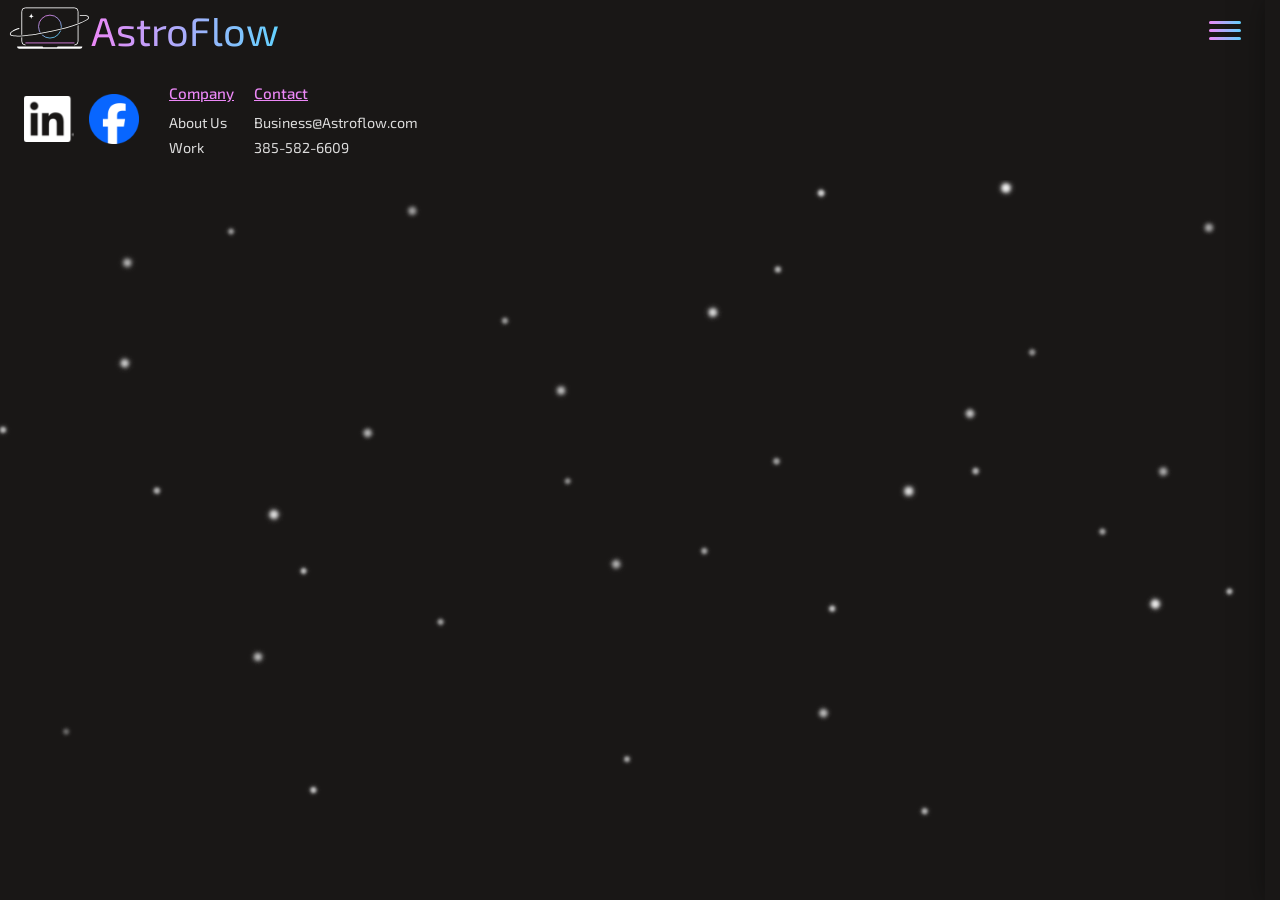
==== about.html @ 3213da89 "Initial commit" ====
<!DOCTYPE html>
<html lang="en">
<head>
<meta charset="UTF-8" />
<meta name="viewport" content="width=device-width, initial-scale=1.0" />
<link rel="stylesheet" href="styles.css">
<link rel="preconnect" href="https://fonts.googleapis.com">
<link rel="preconnect" href="https://fonts.gstatic.com" crossorigin>
<link href="https://fonts.googleapis.com/css2?family=Exo+2:ital,wght@0,100..900;1,100..900&family=Playfair:ital,opsz,wght@0,5..1200,300..900;1,5..1200,300..900&display=swap" rel="stylesheet">
<title>About Us | AstroFlow</title>
</head>
<body>

    <svg class="starfield" viewBox="0 0 1440 900" preserveAspectRatio="xMidYMid slice">
      <defs>
        <filter id="circleGlow" x="-200%" y="-200%" width="500%" height="500%">
          <feGaussianBlur in="SourceGraphic" stdDeviation="10" result="blurred"/>
          <feDropShadow in="blurred" dx="0" dy="0" stdDeviation="15" flood-color="#ffffff" flood-opacity="0.5"/>
        </filter>
        <symbol id="star4" viewBox="-50 -50 100 100" overflow="visible">
          <circle cx="0" cy="0" r="15" fill="white" filter="url(#circleGlow)"/>
        </symbol>
        <filter id="starGlow" x="-60%" y="-60%" width="220%" height="220%">
          <feGaussianBlur in="SourceGraphic" stdDeviation="0.6" result="blur"/>
          <feMerge><feMergeNode in="blur"/><feMergeNode in="SourceGraphic"/></feMerge>
        </filter>
        <filter id="planetBackdropColor" color-interpolation-filters="sRGB">
          <feFlood flood-color="#191716" result="flood"/>
          <feComposite in="flood" in2="SourceGraphic" operator="in"/>
        </filter>
      </defs>
      <g filter="url(#starGlow)">
        <g class="star-layer" data-speed="0.06">
          <!-- far layer: small, dim, plentiful (compressed toward a shared size band) -->
          <use href="#star4" width="2.4" height="2.4" transform="translate(40,120) rotate(10) scale(6.72)" opacity="0.45"><animate attributeName="opacity" values="0.45;0.07;0.45" dur="2.8s" begin="0.2s" repeatCount="indefinite"/></use>
          <use href="#star4" width="2.4" height="2.4" transform="translate(180,60) rotate(25) scale(7.19)" opacity="0.55"><animate attributeName="opacity" values="0.55;0.08;0.55" dur="3.4s" begin="1.5s" repeatCount="indefinite"/></use>
          <use href="#star4" width="2.4" height="2.4" transform="translate(310,220) rotate(40) scale(6.85)" opacity="0.4"><animate attributeName="opacity" values="0.4;0.06;0.4" dur="4.1s" begin="3.0s" repeatCount="indefinite"/></use>
          <use href="#star4" width="2.4" height="2.4" transform="translate(460,40) rotate(55) scale(7.33)" opacity="0.5"><animate attributeName="opacity" values="0.5;0.08;0.5" dur="3.7s" begin="4.5s" repeatCount="indefinite"/></use>
          <use href="#star4" width="2.4" height="2.4" transform="translate(590,310) rotate(70) scale(6.99)" opacity="0.6"><animate attributeName="opacity" values="0.6;0.09;0.6" dur="2.6s" begin="0.8s" repeatCount="indefinite"/></use>
          <use href="#star4" width="2.4" height="2.4" transform="translate(720,90) rotate(85) scale(6.79)" opacity="0.42"><animate attributeName="opacity" values="0.42;0.06;0.42" dur="4.5s" begin="2.2s" repeatCount="indefinite"/></use>
          <use href="#star4" width="2.4" height="2.4" transform="translate(850,260) rotate(5) scale(7.26)" opacity="0.48"><animate attributeName="opacity" values="0.48;0.07;0.48" dur="3.2s" begin="5.1s" repeatCount="indefinite"/></use>
          <use href="#star4" width="2.4" height="2.4" transform="translate(980,50) rotate(20) scale(6.92)" opacity="0.52"><animate attributeName="opacity" values="0.52;0.08;0.52" dur="3.9s" begin="3.7s" repeatCount="indefinite"/></use>
          <use href="#star4" width="2.4" height="2.4" transform="translate(1110,340) rotate(35) scale(7.39)" opacity="0.38"><animate attributeName="opacity" values="0.38;0.06;0.38" dur="2.9s" begin="1.1s" repeatCount="indefinite"/></use>
          <use href="#star4" width="2.4" height="2.4" transform="translate(1240,120) rotate(50) scale(7.06)" opacity="0.58"><animate attributeName="opacity" values="0.58;0.09;0.58" dur="4.3s" begin="4.9s" repeatCount="indefinite"/></use>
          <use href="#star4" width="2.4" height="2.4" transform="translate(1360,280) rotate(65) scale(6.65)" opacity="0.44"><animate attributeName="opacity" values="0.44;0.07;0.44" dur="3.6s" begin="0.5s" repeatCount="indefinite"/></use>
          <use href="#star4" width="2.4" height="2.4" transform="translate(90,420) rotate(80) scale(7.12)" opacity="0.5"><animate attributeName="opacity" values="0.5;0.08;0.5" dur="2.7s" begin="2.8s" repeatCount="indefinite"/></use>
          <use href="#star4" width="2.4" height="2.4" transform="translate(230,480) rotate(12) scale(7.46)" opacity="0.46"><animate attributeName="opacity" values="0.46;0.07;0.46" dur="4.0s" begin="5.5s" repeatCount="indefinite"/></use>
          <use href="#star4" width="2.4" height="2.4" transform="translate(380,560) rotate(27) scale(6.85)" opacity="0.55"><animate attributeName="opacity" values="0.55;0.08;0.55" dur="3.3s" begin="1.8s" repeatCount="indefinite"/></use>
          <use href="#star4" width="2.4" height="2.4" transform="translate(520,610) rotate(42) scale(7.06)" opacity="0.4"><animate attributeName="opacity" values="0.4;0.06;0.4" dur="4.8s" begin="3.4s" repeatCount="indefinite"/></use>
          <use href="#star4" width="2.4" height="2.4" transform="translate(650,470) rotate(57) scale(6.72)" opacity="0.5"><animate attributeName="opacity" values="0.5;0.08;0.5" dur="2.5s" begin="0.9s" repeatCount="indefinite"/></use>
          <use href="#star4" width="2.4" height="2.4" transform="translate(790,540) rotate(72) scale(7.26)" opacity="0.42"><animate attributeName="opacity" values="0.42;0.06;0.42" dur="3.8s" begin="4.2s" repeatCount="indefinite"/></use>
          <use href="#star4" width="2.4" height="2.4" transform="translate(920,600) rotate(87) scale(6.92)" opacity="0.6"><animate attributeName="opacity" values="0.6;0.09;0.6" dur="4.2s" begin="2.5s" repeatCount="indefinite"/></use>
          <use href="#star4" width="2.4" height="2.4" transform="translate(1050,460) rotate(18) scale(7.33)" opacity="0.48"><animate attributeName="opacity" values="0.48;0.07;0.48" dur="3.0s" begin="5.8s" repeatCount="indefinite"/></use>
          <use href="#star4" width="2.4" height="2.4" transform="translate(1180,520) rotate(33) scale(6.99)" opacity="0.44"><animate attributeName="opacity" values="0.44;0.07;0.44" dur="4.6s" begin="1.3s" repeatCount="indefinite"/></use>
          <use href="#star4" width="2.4" height="2.4" transform="translate(1310,580) rotate(48) scale(6.79)" opacity="0.52"><animate attributeName="opacity" values="0.52;0.08;0.52" dur="2.9s" begin="3.9s" repeatCount="indefinite"/></use>
          <use href="#star4" width="2.4" height="2.4" transform="translate(150,720) rotate(63) scale(7.19)" opacity="0.38"><animate attributeName="opacity" values="0.38;0.06;0.38" dur="3.5s" begin="0.4s" repeatCount="indefinite"/></use>
          <use href="#star4" width="2.4" height="2.4" transform="translate(400,780) rotate(78) scale(7.06)" opacity="0.56"><animate attributeName="opacity" values="0.56;0.08;0.56" dur="4.4s" begin="2.1s" repeatCount="indefinite"/></use>
          <use href="#star4" width="2.4" height="2.4" transform="translate(700,750) rotate(8) scale(6.85)" opacity="0.46"><animate attributeName="opacity" values="0.46;0.07;0.46" dur="3.1s" begin="4.7s" repeatCount="indefinite"/></use>
          <use href="#star4" width="2.4" height="2.4" transform="translate(1000,800) rotate(22) scale(7.12)" opacity="0.5"><animate attributeName="opacity" values="0.5;0.08;0.5" dur="3.9s" begin="1.6s" repeatCount="indefinite"/></use>
        </g>
        <g class="star-layer" data-speed="0.16">
          <!-- mid layer: medium size/brightness (compressed toward a shared size band) -->
          <use href="#star4" width="2.4" height="2.4" transform="translate(100,150) rotate(20) scale(7.66)" opacity="0.6"><animate attributeName="opacity" values="0.6;0.09;0.6" dur="3.0s" begin="0.5s" repeatCount="indefinite"/></use>
          <use href="#star4" width="2.4" height="2.4" transform="translate(300,80) rotate(50) scale(8.0)" opacity="0.65"><animate attributeName="opacity" values="0.65;0.1;0.65" dur="3.6s" begin="2.0s" repeatCount="indefinite"/></use>
          <use href="#star4" width="2.4" height="2.4" transform="translate(500,200) rotate(80) scale(7.87)" opacity="0.55"><animate attributeName="opacity" values="0.55;0.08;0.55" dur="4.2s" begin="3.5s" repeatCount="indefinite"/></use>
          <use href="#star4" width="2.4" height="2.4" transform="translate(700,60) rotate(10) scale(8.2)" opacity="0.7"><animate attributeName="opacity" values="0.7;0.1;0.7" dur="2.8s" begin="1.0s" repeatCount="indefinite"/></use>
          <use href="#star4" width="2.4" height="2.4" transform="translate(900,180) rotate(40) scale(7.73)" opacity="0.6"><animate attributeName="opacity" values="0.6;0.09;0.6" dur="3.9s" begin="4.5s" repeatCount="indefinite"/></use>
          <use href="#star4" width="2.4" height="2.4" transform="translate(1100,90) rotate(70) scale(8.07)" opacity="0.68"><animate attributeName="opacity" values="0.68;0.1;0.68" dur="3.3s" begin="0.3s" repeatCount="indefinite"/></use>
          <use href="#star4" width="2.4" height="2.4" transform="translate(1300,220) rotate(100) scale(7.93)" opacity="0.58"><animate attributeName="opacity" values="0.58;0.09;0.58" dur="4.5s" begin="2.8s" repeatCount="indefinite"/></use>
          <use href="#star4" width="2.4" height="2.4" transform="translate(200,350) rotate(25) scale(8.27)" opacity="0.72"><animate attributeName="opacity" values="0.72;0.11;0.72" dur="3.1s" begin="5.0s" repeatCount="indefinite"/></use>
          <use href="#star4" width="2.4" height="2.4" transform="translate(450,420) rotate(55) scale(7.8)" opacity="0.62"><animate attributeName="opacity" values="0.62;0.09;0.62" dur="3.7s" begin="1.5s" repeatCount="indefinite"/></use>
          <use href="#star4" width="2.4" height="2.4" transform="translate(650,380) rotate(85) scale(8.14)" opacity="0.66"><animate attributeName="opacity" values="0.66;0.1;0.66" dur="4.0s" begin="3.2s" repeatCount="indefinite"/></use>
          <use href="#star4" width="2.4" height="2.4" transform="translate(850,450) rotate(15) scale(7.66)" opacity="0.56"><animate attributeName="opacity" values="0.56;0.08;0.56" dur="2.9s" begin="0.8s" repeatCount="indefinite"/></use>
          <use href="#star4" width="2.4" height="2.4" transform="translate(1050,400) rotate(45) scale(8.0)" opacity="0.7"><animate attributeName="opacity" values="0.7;0.1;0.7" dur="3.5s" begin="4.0s" repeatCount="indefinite"/></use>
          <use href="#star4" width="2.4" height="2.4" transform="translate(1250,460) rotate(75) scale(7.87)" opacity="0.6"><animate attributeName="opacity" values="0.6;0.09;0.6" dur="4.3s" begin="2.2s" repeatCount="indefinite"/></use>
          <use href="#star4" width="2.4" height="2.4" transform="translate(350,650) rotate(105) scale(8.2)" opacity="0.64"><animate attributeName="opacity" values="0.64;0.1;0.64" dur="3.2s" begin="5.3s" repeatCount="indefinite"/></use>
          <use href="#star4" width="2.4" height="2.4" transform="translate(900,700) rotate(30) scale(7.93)" opacity="0.68"><animate attributeName="opacity" values="0.68;0.1;0.68" dur="3.8s" begin="1.8s" repeatCount="indefinite"/></use>
        </g>
        <g class="star-layer" data-speed="0.32">
          <!-- near layer: larger, fewer, brighter (compressed toward a shared size band) -->
          <use href="#star4" width="2.4" height="2.4" transform="translate(200,250) rotate(15) scale(8.68)" opacity="0.85"><animate attributeName="opacity" values="0.85;0.13;0.85" dur="3.5s" begin="0.6s" repeatCount="indefinite"/></use>
          <use href="#star4" width="2.4" height="2.4" transform="translate(500,150) rotate(45) scale(9.22)" opacity="0.9"><animate attributeName="opacity" values="0.9;0.14;0.9" dur="4.0s" begin="2.5s" repeatCount="indefinite"/></use>
          <use href="#star4" width="2.4" height="2.4" transform="translate(800,300) rotate(75) scale(8.47)" opacity="0.8"><animate attributeName="opacity" values="0.8;0.12;0.8" dur="3.2s" begin="4.0s" repeatCount="indefinite"/></use>
          <use href="#star4" width="2.4" height="2.4" transform="translate(1100,180) rotate(105) scale(9.49)" opacity="0.95"><animate attributeName="opacity" values="0.95;0.14;0.95" dur="4.5s" begin="1.2s" repeatCount="indefinite"/></use>
          <use href="#star4" width="2.4" height="2.4" transform="translate(350,500) rotate(30) scale(8.88)" opacity="0.82"><animate attributeName="opacity" values="0.82;0.12;0.82" dur="3.8s" begin="3.3s" repeatCount="indefinite"/></use>
          <use href="#star4" width="2.4" height="2.4" transform="translate(700,550) rotate(60) scale(8.61)" opacity="0.88"><animate attributeName="opacity" values="0.88;0.13;0.88" dur="4.2s" begin="0.4s" repeatCount="indefinite"/></use>
          <use href="#star4" width="2.4" height="2.4" transform="translate(1000,480) rotate(90) scale(9.35)" opacity="0.78"><animate attributeName="opacity" values="0.78;0.12;0.78" dur="3.0s" begin="2.0s" repeatCount="indefinite"/></use>
          <use href="#star4" width="2.4" height="2.4" transform="translate(1250,600) rotate(120) scale(9.01)" opacity="0.92"><animate attributeName="opacity" values="0.92;0.14;0.92" dur="3.9s" begin="4.8s" repeatCount="indefinite"/></use>
        </g>
      </g>
    </svg>

    <header>
        <nav>
            <a href="index.html">
                <img src="Images/Logo.svg" id="logo" alt="astroflow logo" />
            </a>
            <a href="index.html" id="name">AstroFlow</a>
            <div class="nav-links">
                <a href="work.html">Work</a>
                <a href="about.html">About</a>
                <a href="contact.html">Contact</a>
            </div>
            <button class="hamburger" type="button" aria-label="Open menu" aria-expanded="false" aria-controls="mobile-nav">
                <span></span>
                <span></span>
                <span></span>
            </button>
        </nav>
    </header>

    <div class="mobile-nav-overlay"></div>
    <nav class="mobile-nav" id="mobile-nav">
        <button class="mobile-nav-close" type="button" aria-label="Close menu">
            <span></span>
            <span></span>
        </button>
        <a href="work.html">Work</a>
        <a href="about.html">About</a>
        <a href="contact.html">Contact</a>
    </nav>

    <main>
        
    </main>

    <footer>
        <div class="footer-brand">
            <div class="socials">
                <a href="#" aria-label="LinkedIn"><img src="Images/linkdin.svg" alt="" /></a>
                <a href="#" aria-label="Facebook"><img src="Images/facebook.svg" alt="" /></a>
            </div>
        </div>

        <div class="footer-cols">
        <div class="footer-col">
            <h4>Company</h4>
            <a href="about.html">About Us</a>
            <a href="work.html">Work</a>
        </div>

        <div class="footer-col">
            <h4>Contact</h4>
            <a href="mailto:Business@Astroflow.com">Business@Astroflow.com</a>
            <a href="tel:3855826609">385-582-6609</a>
        </div>
        </div>
    </footer>

    <script src="script.js"></script>
</body>
</html>
---- styles.css ----
/* ------Laptop Breakpoint------ */

:root {
    --primary-color: #EC88F7;
    --secondary-color: #63D2FF;
    --black: #191716;
    --white: #FFFFFF;
    --gray: #89838A;
}

@property --gradient-angle {
    syntax: "<angle>";
    initial-value: 0deg;
    inherits: false;
}

@property --hero-reveal-pos {
    syntax: "<percentage>";
    initial-value: -20%;
    inherits: false;
}

@property --planet-reveal-pos {
    syntax: "<percentage>";
    initial-value: -20%;
    inherits: false;
}

@property --laptop-reveal-pos {
    syntax: "<percentage>";
    initial-value: -20%;
    inherits: false;
}

/* ---------- Reset ---------- */
html {
    scrollbar-gutter: stable;
}

* {
    box-sizing: border-box;
    margin: 0;
    padding: 0;
}

body {
    background-color: var(--black);
    color: var(--white);
    font-family: 'Exo 2', sans-serif;
    overflow-x: hidden;
}

.starfield {
  position: fixed;
  top: 0; left: 0;
  width: 100%; height: 100%;
  z-index: -10;
  pointer-events: none;
  overflow: visible;
}
.star-layer { will-change: transform; }

a {
    color: var(--white);
    text-decoration: none;
}

/* ---------- Base typography ---------- */
h1, h2, h3, h4, h5, h6 {
    font-family: 'Exo 2', sans-serif;
    font-weight: 700;
}

p {
    font-family: 'Playfair', serif;
}

h1 { font-size: 144px; }
h2 { font-size: 128px; }
h3 { font-size: 96px; }
h4 { font-size: 48px; }
h5 { font-size: 32px; }
h6 { font-size: 20px; }

/* ---------- Nav ---------- */
header {
    position: sticky;
    top: 0;
    z-index: 100;
}

nav {
    width: 100%;
    height: 60px;
    background-color: var(--black);
    color: var(--white);
    display: flex;
    align-items: center;
    padding: 8px 40px 8px 8px;
    font-size: 1.25rem;
}

#logo {
    height: 50px;
    width: auto;
}

#name {
    font-size: 2.5rem;
    font-family: 'Exo 2', sans-serif;
    background-image: linear-gradient(to right, var(--primary-color), var(--secondary-color));
    background-clip: text;
    -webkit-background-clip: text;
    color: transparent;
}

.nav-links {
    margin-left: auto;
    display: flex;
    align-items: center;
    gap: 30px;
}

.nav-links a:hover {
    color: var(--primary-color);
    text-decoration: underline;
}

/* ---------- Hamburger / mobile nav (tablet + phone only — see the display toggle in
   the tablet breakpoint below) ---------- */
.hamburger {
    display: none;
    flex-direction: column;
    justify-content: center;
    align-items: center;
    gap: 5px;
    width: 32px;
    height: 32px;
    margin-left: auto;
    padding: 0;
    background: none;
    border: none;
    cursor: pointer;
    z-index: 200;
}

.hamburger span {
    display: block;
    width: 100%;
    height: 3px;
    border-radius: 2px;
    background: linear-gradient(to right, var(--primary-color), var(--secondary-color));
    transition: transform 0.3s ease, opacity 0.3s ease;
}

.hamburger.is-open span:nth-child(1) {
    transform: translateY(8px) rotate(45deg);
}

.hamburger.is-open span:nth-child(2) {
    opacity: 0;
}

.hamburger.is-open span:nth-child(3) {
    transform: translateY(-8px) rotate(-45deg);
}

.mobile-nav-overlay {
    position: fixed;
    inset: 0;
    background: rgba(0, 0, 0, 0.4);
    backdrop-filter: blur(8px);
    -webkit-backdrop-filter: blur(8px);
    opacity: 0;
    pointer-events: none;
    transition: opacity 0.3s ease;
    z-index: 150;
}

.mobile-nav-overlay.is-open {
    opacity: 1;
    pointer-events: auto;
}

.mobile-nav {
    position: fixed;
    top: 0;
    right: 0;
    height: 100%;
    width: min(75vw, 320px);
    display: flex;
    flex-direction: column;
    align-items: center;
    gap: 48px;
    padding: 110px 32px;
    background: var(--black);
    box-shadow: -10px 0 30px rgba(0, 0, 0, 0.5);
    transform: translateX(100%);
    transition: transform 0.35s ease;
    z-index: 160;
}

.mobile-nav-close {
    position: absolute;
    top: 24px;
    right: 24px;
    width: 32px;
    height: 32px;
    background: none;
    border: none;
    padding: 0;
    cursor: pointer;
}

.mobile-nav-close span {
    position: absolute;
    top: 50%;
    left: 0;
    width: 100%;
    height: 3px;
    border-radius: 2px;
    background: linear-gradient(to right, var(--primary-color), var(--secondary-color));
}

.mobile-nav-close span:nth-child(1) {
    transform: translateY(-50%) rotate(45deg);
}

.mobile-nav-close span:nth-child(2) {
    transform: translateY(-50%) rotate(-45deg);
}

.mobile-nav.is-open {
    transform: translateX(0);
}

.mobile-nav a {
    font-size: 2rem;
}

/* ---------- Hero ---------- */
.hero {
    position: relative;
    display: flex;
    flex-direction: row;
    align-items: center;
    justify-content: space-between;
    min-height: calc(100vh - 60px);
    margin-left: 25px;
    gap: 40px;
}

.hero-content {
    display: flex;
    flex-direction: column;
    align-items: flex-start;
    --hero-reveal-pos: -20%;
    mask-image: linear-gradient(to right, black var(--hero-reveal-pos), transparent calc(var(--hero-reveal-pos) + 20%));
    -webkit-mask-image: linear-gradient(to right, black var(--hero-reveal-pos), transparent calc(var(--hero-reveal-pos) + 20%));
    animation: hero-content-reveal 2s ease-out 3s forwards;
}

@keyframes hero-content-reveal {
    to {
        --hero-reveal-pos: 120%;
    }
}

.hero-content h4 {
    position: relative;
    left: 10px;
    font-size: 1.5rem;
    font-weight: 300;
    color: var(--white);
    margin-bottom: -10px;
}

.hero-content h1 {
    background-image: radial-gradient(var(--white), var(--gray));
    background-clip: text;
    -webkit-background-clip: text;
    color: transparent;
    margin-bottom: -45px;
}

.hero-content h2 {
    display: inline-block;
    font-family: 'Playfair', serif;
    font-style: italic;
    background-image: linear-gradient(to right, var(--white), var(--gray));
    background-clip: text;
    -webkit-background-clip: text;
    color: transparent;
    position: relative;
    left: 5px;
}

.divider {
    display: flex;
    align-items: center;
    gap: 5px;
    margin-bottom: 15px;
    width: 320px;
}

.divider-line {
    display: flex;
    align-items: center;
    gap: 5px;
    width: 150px;
    border: 1px solid var(--white);
}

.divider-star {
    width: 10px;
    height: 10px;
    flex-shrink: 0;
}

.hero-content h3 {
    font-size: 2.25rem;
    font-family: 'Playfair', serif;
}

.pink {
    color: var(--primary-color);
}

.highlight {
    color: inherit;
    font-style: italic;
}

.buttons {
    margin-top: 40px;
    display: inline-flex;
    gap: 20px;
}

/* ---------- Buttons ---------- */
a.nrml-btn {
    display: inline-flex;
    align-items: center;
    justify-content: center;
    height: 44px;
    gap: 10px;
    width: fit-content;
    padding: 10px 15px;
    font-size: 20px;
    border-radius: 50px;
    border: 1px solid transparent;
    background:
        linear-gradient(var(--black), var(--black)) padding-box,
        linear-gradient(to right, var(--primary-color), var(--secondary-color)) border-box;
    transition: background 0.3s ease;
}

a.nrml-btn:hover {
    background:
        linear-gradient(rgba(0, 0, 0, 0.4), rgba(0, 0, 0, 0.4)) padding-box,
        linear-gradient(to right, var(--primary-color), var(--secondary-color)) border-box;
}

a.nrml-btn:active {
    background:
        linear-gradient(transparent, transparent) padding-box,
        linear-gradient(to right, var(--primary-color), var(--secondary-color)) border-box;
    transition: background 0.3s ease;
}

/* ---------- Hero art ---------- */
.planet,
.planet-backdrop {
    position: absolute;
    top: -80px;
    left: 384px;
    z-index: -3;
}

.planet-backdrop {
    filter: url(#planetBackdropColor);
}

.planet {
    --planet-reveal-pos: -20%;
    mask-image: linear-gradient(135deg, black var(--planet-reveal-pos), transparent calc(var(--planet-reveal-pos) + 20%));
    -webkit-mask-image: linear-gradient(135deg, black var(--planet-reveal-pos), transparent calc(var(--planet-reveal-pos) + 20%));
    animation: planet-reveal 15s ease-out forwards;
}

@keyframes planet-reveal {
    to {
        --planet-reveal-pos: 120%;
    }
}

.hero-art {
    display: flex;
    align-items: center;
    justify-content: center;
    flex: 1;
    min-width: 0;
}

.laptop-img {
    position: relative;
    right: 100px;
    width: clamp(640px, calc(640px + (100vw - 1280px) * 0.2613), 750px);
    height: auto;
    flex-shrink: 0;
    z-index: -2;
    --laptop-reveal-pos: -20%;
    mask-image: linear-gradient(to right, black var(--laptop-reveal-pos), transparent calc(var(--laptop-reveal-pos) + 20%));
    -webkit-mask-image: linear-gradient(to right, black var(--laptop-reveal-pos), transparent calc(var(--laptop-reveal-pos) + 20%));
    animation: laptop-img-reveal 2s ease-out 4.1s forwards;
}

@keyframes laptop-img-reveal {
    to {
        --laptop-reveal-pos: 120%;
    }
}

.scroll-indicator {
    position: absolute;
    display: flex;
    flex-direction: column;
    align-items: center;
    gap: 8px;
    bottom: 20px;
    left: 50%;
    transform: translateX(-50%);
    opacity: 0;
    animation: scroll-indicator-in 0.6s ease-out 7s forwards;
    transition: opacity 0.6s ease-out;
}

.scroll-indicator.is-hidden {
    opacity: 0 !important;
    pointer-events: none;
}

@keyframes scroll-indicator-in {
    from {
        opacity: 0;
    }
    to {
        opacity: 1;
    }
}

.scroll-line {
    width: 2px;
    height: 40px;
    background-color: var(--white);
}

/* ---------- Process ---------- */
.astronaut-img {
    position: absolute;
    top: 50%;
    left: auto;
    right: calc(600px + (100vw - 1280px) * 0.1);
    transform: translateY(-50%) rotate(11deg);
    animation: astro-float 6s ease-in-out infinite;
    width: 825px;
    height: auto;
    z-index: -1;
}

@keyframes astro-float {
    0%, 100% {
        translate: 0 0;
    }
    50% {
        translate: 0 -15px;
    }
}

.process {
    position: relative;
    display: flex;
    flex-direction: column;
    justify-content: center;
    width: 570px;
    min-height: 800px;
    margin: 0 auto;
    transform: translateX(25vw);
    padding: 90px 24px;
    container-type: inline-size;
}

.process h3,
.process p:not(.eyebrow) {
    opacity: 0;
    transform: translateX(60px);
    transition: opacity 0.6s ease-out, transform 0.6s ease-out;
    will-change: opacity, transform;
}

.process.is-visible h3,
.process.is-visible p:not(.eyebrow) {
    opacity: 1;
    transform: translateX(0);
}

.process-steps .step:nth-child(1) h3 { transition-delay: 0s; }
.process-steps .step:nth-child(1) p { transition-delay: 0.1s; }
.process-steps .step:nth-child(3) h3 { transition-delay: 0.25s; }
.process-steps .step:nth-child(3) p { transition-delay: 0.35s; }
.process-steps .step:nth-child(5) h3 { transition-delay: 0.5s; }
.process-steps .step:nth-child(5) p { transition-delay: 0.6s; }

.process-steps {
    display: flex;
    flex-direction: column;
}

.eyebrow {
    display: flex;
    align-items: center;
    gap: 8px;
    color: var(--primary-color);
    font-family: 'Exo 2', sans-serif;
    text-transform: uppercase;
    font-size: 1.5rem;
    font-weight: 400;
    margin-bottom: 10px;
}

.eyebrow-star {
    width: 14px;
    height: 14px;
    transform: translateY(-1px);
}

.process-header h2 {
    font-family: 'Playfair', serif;
    font-size: 2.25rem;
    width: 100%;
    color: var(--white);
    margin-bottom: 30px;
}

.step {
    display: flex;
    align-items: center;
    gap: 30px;
}

.step-connector {
    width: 48px;
    height: 50px;
    display: flex;
    justify-content: center;
}

.step-connector::before {
    content: "";
    width: 2px;
    height: 100%;
    background-color: var(--primary-color);
}

.step-icon {
    position: relative;
    width: 48px;
    height: 48px;
    flex-shrink: 0;
    overflow: visible;
}

.step-icon img {
    position: absolute;
    top: 50%;
    left: 50%;
    width: 200px;
    height: 200px;
    transform: translate(-50%, -50%);
}

.step-content {
    padding-top: 16px;
}

.step-heading {
    display: flex;
    align-items: baseline;
    gap: 12px;
}

.step-number {
    color: var(--primary-color);
    font-size: 1.5rem;
    font-weight: 700;
}

.step-heading h3 {
    font-size: 1.8rem;
    color: var(--white);
}

.step-underline {
    display: block;
    width: 40px;
    height: 3px;
    background-color: var(--primary-color);
    margin: 10px 0 16px;
}

.step-content p {
    color: var(--white);
    font-size: 1.125rem;
    max-width: 420px;
}

/* ---------- Section headings ---------- */
.section-heading {
    display: flex;
    flex-direction: row;
    align-items: center;
    gap: 20px;
    width: 1152px;
    margin: 0 auto;
}

.section-heading h3,
.section-heading .divider-star,
.section-heading .view {
    flex-shrink: 0;
}

.heading-line-wrap {
    display: flex;
    align-items: center;
    gap: 20px;
    flex: 1;
    min-width: 0;
}

.one {
    margin-top: 15px;
    margin-bottom: 75px;
}

.two {
    margin-top: 75px;
    margin-bottom: 75px;
}

.section-heading h3 {
    transform: translateY(-5px);
    font-size: 3rem;
    background-image: radial-gradient(var(--white), var(--gray));
    background-clip: text;
    -webkit-background-clip: text;
    color: transparent;
}

.heading-line {
    display: block;
    flex: 1;
    min-width: 0;
    height: 1px;
    background-color: var(--white);
}

/* ---------- Projects ---------- */
.projects {
    display: flex;
    flex-direction: column;
    gap: 50px;
    justify-content: center;
    align-items: center;
}

.project-card {
    display: flex;
    flex-direction: row;
    justify-content: center;
    gap: 75px;
    padding: 20px 62px;
    width: 1024px;
    height: 400px;
    border-radius: 20px;
    border: solid 3px var(--primary-color);
    background: linear-gradient(
        to right,
        color-mix(in srgb, var(--black) 50%, transparent),
        color-mix(in srgb, var(--gray) 50%, transparent)
    );
    box-shadow: 0 0 10px var(--primary-color);
    opacity: 0;
    transform: translateX(-60px);
    transition: opacity 0.8s ease-out, transform 0.8s ease-out;
    will-change: opacity, transform;
}

.project-card.reverse {
    transform: translateX(60px);
}

.project-card.is-visible {
    opacity: 1;
    transform: translateX(0);
}

.project-img {
    width: 380px;
    height: auto;
    max-height: 100%;
    flex-shrink: 0;
    border-radius: 12px;
    object-fit: cover;
}

.project-text {
    display: flex;
    flex-direction: column;
    gap: 25px;
    align-items: flex-start;
    margin: 60px auto;
}

.project-text h3 {
    font-size: 3rem;
}

.project-text p {
    font-size: 1.125rem;
}

a.text-link {
    font-family: 'Exo 2', sans-serif;
    font-size: 1.25rem;
    font-weight: 700;
    background-image: linear-gradient(to right, var(--primary-color), var(--secondary-color));
    background-clip: text;
    -webkit-background-clip: text;
    color: transparent;
    display: inline-flex;
    align-items: center;
    gap: 10px;
}

.text-link img {
    transform: translateY(2px);
}

/* ---------- About teaser ---------- */
.about-teaser {
    display: flex;
    margin: 0 120px 240px 120px;
    gap: 60px;
    align-items: center;
    justify-content: center;
    opacity: 0;
    transform: translateY(40px);
    transition: opacity 0.8s ease-out, transform 0.8s ease-out;
    will-change: opacity, transform;
}

.about-teaser.is-visible {
    opacity: 1;
    transform: translateY(0);
}

.about-text {
    display: flex;
    flex-direction: column;
    align-items: center;
    width: 455px;
    height: 100%;
    margin: 22px 0;
    gap: 15px;
}

.about-text h3 {
    font-size: 3rem;
    text-decoration: underline;
}

.about-text p {
    text-align: center;
}

.nrml-btn.more {
    margin-top: 10px;
}

.about-img {
    width: 525px;
    height: 350px;
}

/* ---------- CTA ---------- */
.cta {
    position: relative;
    width: 100%;
    height: 575px;
    border-radius: 100px 100px 0 0;
    background: var(--white);
}

.cta::before,
.cta::after {
    content: "";
    position: absolute;
    inset: 0;
    z-index: -1;
    background: conic-gradient(
        from var(--gradient-angle),
        var(--primary-color),
        var(--secondary-color),
        var(--primary-color)
    );
    border-radius: inherit;
    animation: cta-glow-rotation 8s linear infinite;
}

.cta::after {
    filter: blur(5rem);
}

@keyframes cta-glow-rotation {
    0% {
        --gradient-angle: 0deg;
    }
    100% {
        --gradient-angle: 360deg;
    }
}

.cta-icon {
    width: 225px;
    height: auto;
    position: absolute;
    top: 0;
    left: 50%;
    transform: translate(-50%, -50%);
}

.cta-icon img {
    width: 100%;
    height: auto;
    display: block;
}

.cta-text {
    display: flex;
    flex-direction: column;
    gap: 50px;
    align-items: center;
    padding-top: 150px;
}

.cta-text h3 {
    color: var(--black);
    font-weight: 400;
    text-align: center;
}

.highlight-cta {
    font-family: 'Playfair', serif;
    background-image: linear-gradient(to right, var(--primary-color), var(--secondary-color));
    background-clip: text;
    -webkit-background-clip: text;
    color: transparent;
    font-weight: 600;
}

.slide-text {
    display: inline-block;
    overflow: hidden;
    height: 1em;
    line-height: 1;
    vertical-align: bottom;
}

.slide-text-words {
    display: flex;
    flex-direction: column;
    animation: slide-text-cycle 22.5s ease-in-out infinite;
}

.slide-text-words span {
    height: 1em;
    line-height: 1;
    text-align: left;
    background-image: linear-gradient(to right, var(--primary-color), var(--secondary-color));
    background-clip: text;
    -webkit-background-clip: text;
    color: transparent;
}

@keyframes slide-text-cycle {
    0%, 12.86% { transform: translateY(0em); }
    14.29%, 27.14% { transform: translateY(-1em); }
    28.57%, 41.43% { transform: translateY(-2em); }
    42.86%, 55.71% { transform: translateY(-3em); }
    57.14%, 70% { transform: translateY(-4em); }
    71.43%, 84.29% { transform: translateY(-5em); }
    85.71%, 98.57% { transform: translateY(-6em); }
    100% { transform: translateY(-7em); }
}

.nrml-btn.light {
    color: var(--black);
    text-align: center;
    background:
        linear-gradient(var(--white), var(--white)) padding-box,
        linear-gradient(to right, var(--primary-color), var(--secondary-color)) border-box;
    transition: background 0.3s ease;
    transform: scale(1.5);
}

a.nrml-btn.light:hover {
    background:
        linear-gradient(rgba(255, 255, 255, 0.6), rgba(255, 255, 255, 0.6)) padding-box,
        linear-gradient(to right, var(--primary-color), var(--secondary-color)) border-box;
}

a.nrml-btn.light:active {
    background:
        linear-gradient(transparent, transparent) padding-box,
        linear-gradient(to right, var(--primary-color), var(--secondary-color)) border-box;
    transition: background 0.3s ease;
}

/* ---------- Footer ---------- */
footer {
    display: flex;
    flex-direction: row;
    align-items: center;
    justify-content: flex-start;
    gap: 20px;
    height: 100px;
    padding: 0 40px;
    background-color: var(--black);
}

.socials {
    display: flex;
    align-items: center;
    height: 100%;
    gap: 15px;
}

.socials img {
    height: 80%;
    width: auto;
}

.footer-cols {
    display: flex;
    flex-direction: row;
    gap: 20px;
}

.footer-col {
    display: flex;
    flex-direction: column;
    gap: 8px;
}

.footer-col h4 {
    color: var(--primary-color);
    text-decoration: underline;
    font-weight: 500;
    font-size: 0.95rem;
    margin-bottom: 4px;
}

.footer-col a {
    margin: 0;
    font-size: 0.9rem;
    opacity: 0.85;
    color: var(--white);
}

.footer-col a:hover {
    color: var(--white);
    opacity: 1;
}

/* ==========================================================================
   Responsive breakpoints
   Base styles above are tuned for the 1280x800 design.
   - Large screens: >1700px
   - Tablet: 601px–1280px
   - Phone: ≤600px
   ========================================================================== */

/* ---------- Planet: shifts right continuously below 1280px ----------
   Native SVG size is never touched (no width/height override) — only its
   position changes. As the viewport narrows past 1280px, this shifts the
   planet further right, so the same slice of its silhouette stays anchored
   in view instead of the whole shape sliding uniformly with the container.
   Tune the 0.5 multiplier to taste — higher = shifts right faster.
------------------------------------------------------------------------- */
@media (max-width: 1280px) {
    .planet,
    .planet-backdrop {
        left: calc(384px + (1280px - 100vw) * 0.5);
    }
}

/* ---------- Large screens (min-width: 1701px) ----------
   Scales up the key content blocks so the layout doesn't read as small
   elements floating in too much empty space on very wide monitors.
------------------------------------------------------------------------- */
@media (min-width: 1701px) {
    nav {
        height: 78px;
        padding: 10px 52px 10px 10px;
        font-size: 1.5rem;
    }

    #logo {
        height: 65px;
    }

    #name {
        font-size: 3rem;
    }

    .nav-links {
        gap: 40px;
    }

    .hero {
        gap: 60px;
        margin-left: 38px;
    }

    .divider {
        width: 416px;
        margin-bottom: 20px;
    }

    .divider-line {
        width: 195px;
    }

    .divider-star {
        width: 12px;
        height: 12px;
    }

    .buttons {
        margin-top: 52px;
        gap: 26px;
    }

    a.nrml-btn {
        height: 52px;
        gap: 12px;
        padding: 12px 18px;
        font-size: 24px;
        border-radius: 60px;
    }

    .scroll-indicator {
        gap: 10px;
        bottom: 50px;
    }

    .scroll-line {
        width: 3px;
        height: 52px;
    }

    .hero-content h1 {
        font-size: 200px;
        margin-bottom: -62px;
    }

    .hero-content h2 {
        font-size: 176px;
    }

    .hero-content h3 {
        font-size: 2.75rem;
    }

    .hero-content h4 {
        font-size: 1.75rem;
    }

    .planet,
    .planet-backdrop {
        transform: scale(2);
        left: 1600px;
        top: 560px;
    }

    .laptop-img {
        position: absolute;
        top: 50%;
        right: 2.5vw;
        transform: translateY(calc(-50% - 35px));
        width: clamp(750px, 56vw, 1425px);
    }

    .astronaut-img {
        width: 950px;
        right: calc(750px + (100vw - 1701px) * 0.1);
    }

    .process {
        width: 760px;
        min-height: 1067px;
        padding: 120px 150px;
        transform: translateX(450px);
    }

    .eyebrow {
        gap: 10px;
        font-size: 1.75rem;
        margin-bottom: 12px;
    }

    .eyebrow-star {
        width: 16px;
        height: 16px;
    }

    .process-header h2 {
        font-size: 3.2rem;
    }

    .step {
        gap: 39px;
    }

    .step-connector {
        width: 62px;
        height: 65px;
    }

    .step-icon {
        width: 62px;
        height: 62px;
    }

    .step-icon img {
        width: 260px;
        height: 260px;
    }

    .step-content {
        padding-top: 21px;
    }

    .step-heading h3 {
        font-size: 2.1rem;
    }

    .step-number {
        font-size: 1.75rem;
    }

    .step-underline {
        width: 52px;
        height: 4px;
        margin: 13px 0 21px;
    }

    .step-content p {
        font-size: 1.3rem;
        max-width: 480px;
    }

    .section-heading {
        width: 1500px;
        gap: 26px;
    }

    .heading-line-wrap {
        gap: 26px;
    }

    .one {
        margin-top: 20px;
        margin-bottom: 98px;
    }

    .two {
        margin-top: 98px;
        margin-bottom: 98px;
    }

    .section-heading h3 {
        font-size: 3.5rem;
    }

    .projects {
        gap: 70px;
    }

    .project-card {
        width: 1360px;
        height: 460px;
        gap: 100px;
        padding: 27px 82px;
        border-radius: 27px;
        border-width: 4px;
    }

    .project-img {
        width: 505px;
        border-radius: 16px;
    }

    .project-text {
        gap: 33px;
        margin: 80px auto;
    }

    .project-text h3 {
        font-size: 3.5rem;
    }

    .project-text p {
        font-size: 1.3rem;
    }

    a.text-link {
        font-size: 1.5rem;
        gap: 12px;
    }

    .about-teaser {
        margin: 0 200px 300px 200px;
        gap: 90px;
    }

    .about-text {
        width: 540px;
        gap: 18px;
        margin: 26px 0;
    }

    .about-text h3 {
        font-size: 3.5rem;
    }

    .about-text p {
        font-size: 1.3rem;
    }

    .nrml-btn.more {
        margin-top: 12px;
    }

    .about-img {
        width: 620px;
        height: 410px;
    }

    .cta {
        height: 673px;
        border-radius: 117px 117px 0 0;
    }

    .cta-text {
        gap: 58px;
        padding-top: 176px;
    }

    .cta-text h3 {
        font-size: 7rem;
    }

    .cta-icon {
        width: 260px;
    }

    footer {
        height: 120px;
        padding: 0 60px;
        gap: 26px;
    }

    .socials img {
        height: 48px;
    }

    .footer-col {
        gap: 10px;
    }

    .footer-col h4 {
        font-size: 1.1rem;
    }

    .footer-col a {
        font-size: 1.05rem;
    }
}

/* ---------- Tablet (max-width: 1280px) ---------- */
@media (max-width: 1280px) {
    nav {
        padding: 8px 24px 8px 8px;
    }

    .nav-links {
        display: none;
    }

    .hamburger {
        display: flex;
    }

    .hero {
        padding: 0 0 60px;
        gap: 20px;
    }

    .hero-content {
        gap: 10px;
    }

    .hero-content h1 {
        font-size: clamp(56px, 9vw, 96px);
        margin-bottom: -15px;
    }

    .hero-content h2 {
        font-size: clamp(40px, 6vw, 64px);
        left: 2.5px;
    }

    .hero-content h3 {
        font-size: clamp(18px, 3vw, 24px);
    }

    .hero-content h4 {
        font-size: clamp(16px, 2.5vw, 20px);
        left: 5px;
    }

    p {
        font-size: 18px;
    }

    .buttons {
        margin-top: 20px;
    }


    .laptop-img {
        width: clamp(400px, 52vw, 640px);
        right: 20px;
    }

    .planet,
    .planet-backdrop {
        top: -25%;
        left: calc((384px + (1280px - 100vw) * 0.5) / 2 - 200px);
    }

    .astronaut-img {
        --astro-w: clamp(550px, 77vw, 826px);
        width: var(--astro-w);
        left: auto;
        right: min(500px, calc(100vw + 7px - 0.8 * var(--astro-w)));
        transform: translateY(-50%) rotate(20deg);
    }

    .process {
        width: clamp(320px, 44.5vw, 570px);
        margin: 0 50px 0 auto;
        min-height: auto;
        padding: 40px 24px;
        transform: none;
    }

    .process-header h2 {
        font-size: 1.9rem;
    }

    .section-heading {
        width: 90vw;
        flex-wrap: wrap;
        row-gap: 12px;
        margin: 50px auto;
    }

    .section-heading.two {
        margin-bottom: 0;
    }

    .heading-line {
        min-width: 20px;
    }

    .heading-line-wrap {
        min-width: min-content;
    }

    .project-card {
        width: calc(90vw - 20px);
        height: auto;
        flex-direction: row;
        align-items: center;
        gap: 24px;
        padding: 24px;
    }

    .project-img {
        width: 38%;
        flex-shrink: 0;
        height: auto;
    }

    .project-text {
        flex: 1;
        min-width: 0;
        margin: 20px;
        width: auto;
    }

    .about-teaser {
        flex-direction: row;
        margin: 0 40px 150px 40px;
    }

    .about-text {
        flex: 1;
        min-width: 0;
        width: auto;
        container-type: inline-size;
    }

    .about-text h3 {
        font-size: clamp(20px, 9cqw, 48px);
    }

    .about-img {
        width: clamp(220px, 38vw, 525px);
        height: auto;
        flex-shrink: 0;
    }

    .cta {
        height: auto;
        padding-bottom: 60px;
    }

    .cta-icon {
        width: 175px;
    }

    .cta-text h3 {
        font-size: 3.5rem;
    }

    .cta-text {
        padding-top: 120px;
    }

    footer {
        height: auto;
        flex-wrap: wrap;
        padding: 24px;
        gap: 30px;
    }
}

/* ---------- Phone (max-width: 600px) ----------
   Only mild reductions here — the goal is the same layout at a smaller
   scale, not a restructure. Planet stays visible (repositioned via the
   calc() rule above); the laptop and astronaut are dropped since there
   isn't room to show them meaningfully at this width.
------------------------------------------------------------------------- */
@media (max-width: 600px) {
    h1 { font-size: 48px; }
    h2 { font-size: 40px; }
    h3 { font-size: 32px; }
    h4 { font-size: 24px; }
    h5 { font-size: 20px; }
    h6 { font-size: 18px; }

    p { font-size: 18px; }

    nav {
        height: 52px;
        padding: 8px 16px 8px 8px;
    }

    #logo {
        height: 42px;
    }

    #name {
        font-size: 2rem;
    }

    .nav-links {
        gap: 14px;
        font-size: 1rem;
    }

    .hero {
        flex-direction: column;
        align-items: flex-start;
        justify-content: center;
        margin-left: 0;
        padding: 0 5vw 0 5vw;
        gap: 24px;
    }

    .hero-art {
    position: absolute;
    inset: 0;
    pointer-events: none;
    }

   .planet,
   .planet-backdrop {
    position: absolute;
    top: 110%;
    left: 20vw;
    transform: translateY(-50%);
    width: auto;
    height: 5000px;
    }

    .hero-content {
        min-height: calc(50vh - 30px);
        max-width: 80vw;
        gap: 16px;
        transform: translateY(-50px);
    }

    .hero-content h1 {
        font-size: clamp(32px, 13vw, 48px);
        margin-bottom: -15px;
    }

    .hero-content h2 {
        font-size: clamp(26px, 11vw, 40px);
        left: 0;
    }

    .hero-content h3 {
        font-size: clamp(20px, 7vw, 32px);
    }

    .hero-content h4 {
        font-size: clamp(16px, 6vw, 24px);
        left: 0;
    }

    .divider {
        width: min(260px, 60vw);
    }

    .buttons {
        flex-direction: column;
        align-items: flex-start;
        margin-top: 16px;
        gap: 12px;
    }

    .divider-line {
        width: 120px;
    }

    .laptop-img,
    .astronaut-img {
        display: none;
    }

    .scroll-indicator {
        animation: scroll-indicator-in 0.6s ease-out 6s forwards;
    }

    .process {
        width: 100%;
        margin: 0 auto;
        transform: none;
        padding: 25px clamp(20px, 12cqw, 50px) 0px clamp(20px, 12cqw, 50px);
    }

    .eyebrow {
        font-size: clamp(14px, 5cqw, 18px);
    }

    .process-header h2 {
        font-size: clamp(28px, 10.5cqw, 40px);
    }

    .step-heading h3 {
        font-size: clamp(24px, 8.5cqw, 32px);
    }

    .step-content p {
        font-size: clamp(15px, 4.8cqw, 18px);
    }

    .section-heading {
        width: 92vw;
        gap: 14px;
        flex-wrap: wrap;
        row-gap: 12px;
        margin-top: 50px;
        margin-bottom: 25px;
    }


    .section-heading h3 {
        font-size: 32px;
    }

    .section-heading.one h3 {
        width: 100%;
    }

    .project-card {
        width: 88vw;
        margin: 0 auto;
        padding: 20px;
        gap: 30px;
    }

    .project-card:not(.reverse) {
        flex-direction: column-reverse;
    }

    .project-card.reverse {
        flex-direction: column;
    }

    .project-text {
        flex: 1;
        min-width: 0;
        margin: 20px;
    }

    .project-img {
        flex: 1;
        min-width: 250px;
        height: auto;
    }

    .project-text h3 {
        font-size: 32px;
        width: 100%;
        text-align: center;
    }

    .project-text p {
        font-size: 18px;
    }

    a.text-link {
        font-size: 1.1rem;
    }

    .about-teaser {
        flex-direction: column;
        align-items: center;
        margin: 0 20px 80px 20px;
        gap: 0;
    }

    .about-img {
        order: 1;
        width: 80vw;
        max-width: 380px;
        height: auto;
    }

    .about-text {
        order: 2;
        width: 90%;
    }

    .about-text h3 {
        font-size: clamp(20px, 8vw, 32px);
        width: 100%;
        text-align: center;
    }

    .about-text p {
        font-size: 18px;
    }

    .cta-icon {
        width: 100px;
    }

    .cta-text {
        padding-top: 100px;
        gap: 30px;
    }

    .cta-text h3 {
        font-size: 32px;
    }

    .nrml-btn.light {
        transform: scale(1.15);
    }

    footer {
        flex-wrap: wrap;
        height: auto;
        padding: 24px 20px;
        gap: 20px;
    }

    .footer-col h4 {
        font-size: 24px;
    }

    .socials img {
        height: 34px;
    }
}
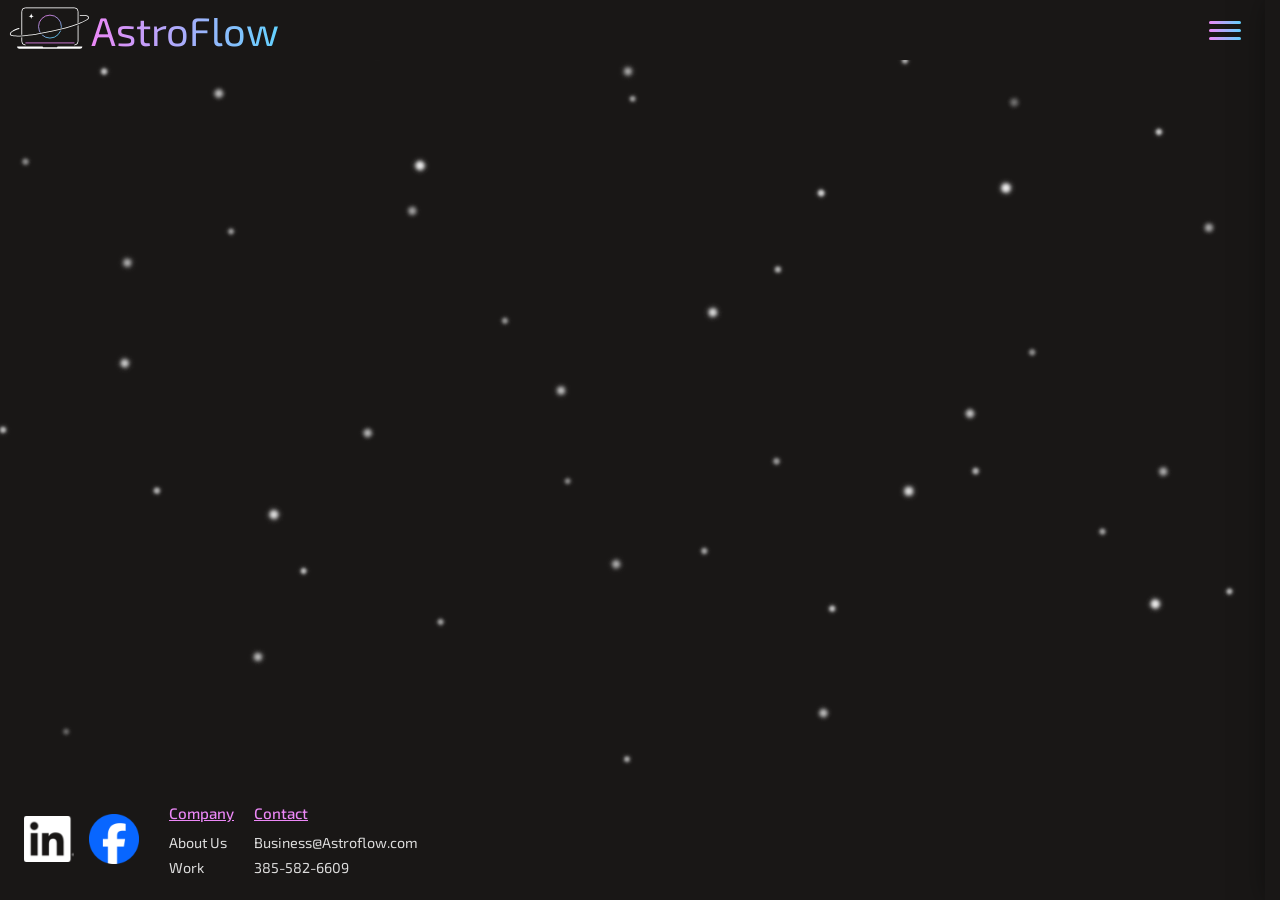
==== commit fc2aaae5: "Contact changes, added service, favicon, and work" ====
--- a/about.html
+++ b/about.html
@@ -4,6 +4,7 @@
 <meta charset="UTF-8" />
 <meta name="viewport" content="width=device-width, initial-scale=1.0" />
 <link rel="stylesheet" href="styles.css">
+<link rel="icon" type="image/png" href="Images/logo_fav.png">
 <link rel="preconnect" href="https://fonts.googleapis.com">
 <link rel="preconnect" href="https://fonts.gstatic.com" crossorigin>
 <link href="https://fonts.googleapis.com/css2?family=Exo+2:ital,wght@0,100..900;1,100..900&family=Playfair:ital,opsz,wght@0,5..1200,300..900;1,5..1200,300..900&display=swap" rel="stylesheet">
@@ -98,6 +99,7 @@
             <a href="index.html" id="name">AstroFlow</a>
             <div class="nav-links">
                 <a href="work.html">Work</a>
+                <a href="services.html">Services</a>
                 <a href="about.html">About</a>
                 <a href="contact.html">Contact</a>
             </div>
@@ -116,6 +118,7 @@
             <span></span>
         </button>
         <a href="work.html">Work</a>
+        <a href="services.html">Services</a>
         <a href="about.html">About</a>
         <a href="contact.html">Contact</a>
     </nav>
--- a/styles.css
+++ b/styles.css
@@ -1,11 +1,10 @@
-/* ------Laptop Breakpoint------ */
-
 :root {
     --primary-color: #EC88F7;
     --secondary-color: #63D2FF;
     --black: #191716;
     --white: #FFFFFF;
     --gray: #89838A;
+    --error: #ff0015;
 }
 
 @property --gradient-angle {
@@ -35,6 +34,7 @@
 /* ---------- Reset ---------- */
 html {
     scrollbar-gutter: stable;
+    overflow-x: clip;
 }
 
 * {
@@ -44,10 +44,17 @@
 }
 
 body {
+    display: flex;
+    flex-direction: column;
+    min-height: 100vh;
     background-color: var(--black);
     color: var(--white);
     font-family: 'Exo 2', sans-serif;
-    overflow-x: hidden;
+    overflow-x: clip;
+}
+
+main {
+    flex: 1;
 }
 
 .starfield {
@@ -81,6 +88,7 @@
 h4 { font-size: 48px; }
 h5 { font-size: 32px; }
 h6 { font-size: 20px; }
+p { font-size: 18px; }
 
 /* ---------- Nav ---------- */
 header {
@@ -126,8 +134,7 @@
     text-decoration: underline;
 }
 
-/* ---------- Hamburger / mobile nav (tablet + phone only — see the display toggle in
-   the tablet breakpoint below) ---------- */
+/* ---------- Hamburger / mobile nav ---------- */
 .hamburger {
     display: none;
     flex-direction: column;
@@ -338,7 +345,7 @@
 }
 
 /* ---------- Buttons ---------- */
-a.nrml-btn {
+.nrml-btn {
     display: inline-flex;
     align-items: center;
     justify-content: center;
@@ -355,13 +362,15 @@
     transition: background 0.3s ease;
 }
 
-a.nrml-btn:hover {
-    background:
-        linear-gradient(rgba(0, 0, 0, 0.4), rgba(0, 0, 0, 0.4)) padding-box,
-        linear-gradient(to right, var(--primary-color), var(--secondary-color)) border-box;
-}
-
-a.nrml-btn:active {
+@media (hover: hover) {
+    .nrml-btn:hover {
+        background:
+            linear-gradient(rgba(0, 0, 0, 0.4), rgba(0, 0, 0, 0.4)) padding-box,
+            linear-gradient(to right, var(--primary-color), var(--secondary-color)) border-box;
+    }
+}
+
+.nrml-btn:active {
     background:
         linear-gradient(transparent, transparent) padding-box,
         linear-gradient(to right, var(--primary-color), var(--secondary-color)) border-box;
@@ -431,7 +440,7 @@
     left: 50%;
     transform: translateX(-50%);
     opacity: 0;
-    animation: scroll-indicator-in 0.6s ease-out 7s forwards;
+    animation: scroll-indicator-in 0.6s ease-out 6s forwards;
     transition: opacity 0.6s ease-out;
 }
 
@@ -488,6 +497,8 @@
     transform: translateX(25vw);
     padding: 90px 24px;
     container-type: inline-size;
+    max-width: 100%;
+    background-color: transparent;
 }
 
 .process h3,
@@ -747,6 +758,121 @@
     transform: translateY(2px);
 }
 
+/* ---------- Work page ---------- */
+.work-title {
+    max-width: 1600px;
+    margin: 40px auto 0;
+    padding: 10px 24px;
+}
+
+.work-title .eyebrow {
+    margin-bottom: 2px;
+}
+
+.work-title h4 {
+    margin-bottom: 5px;
+}
+
+.work-title p {
+    max-width: 600px;
+}
+
+.work-grid {
+    display: grid;
+    grid-template-columns: repeat(auto-fit, minmax(460px, 1fr));
+    gap: 40px;
+    max-width: 1600px;
+    margin: 60px auto;
+    padding: 0 24px;
+}
+
+.work-card {
+    position: relative;
+    display: flex;
+    flex-direction: column;
+    height: 420px;
+    border-radius: 20px;
+    border: 3px solid var(--primary-color);
+    box-shadow: 0 0 10px var(--primary-color);
+    overflow: hidden;
+    opacity: 0;
+    translate: 0 40px;
+    transition: opacity 0.9s ease-out, translate 0.9s ease-out, transform 0.3s ease, box-shadow 0.3s ease;
+    will-change: opacity, translate;
+}
+
+.work-card.is-visible {
+    opacity: 1;
+    translate: 0 0;
+}
+
+.work-card:nth-child(1) { transition-delay: 0s, 0s, 0s, 0s; }
+.work-card:nth-child(2) { transition-delay: 0.2s, 0.2s, 0s, 0s; }
+.work-card:nth-child(3) { transition-delay: 0.4s, 0.4s, 0s, 0s; }
+
+@media (hover: hover) {
+    .work-card:hover {
+        transform: scale(1.05);
+        box-shadow: 0 0 20px var(--primary-color);
+    }
+
+    .work-card-text {
+        transform: translateY(100%);
+    }
+
+    .work-card:hover .work-card-text {
+        transform: translateY(0);
+    }
+}
+
+.work-card-preview {
+    position: absolute;
+    inset: 0;
+}
+
+.work-card-preview img {
+    width: 100%;
+    height: 100%;
+    object-fit: cover;
+    object-position: top;
+    display: block;
+}
+
+.work-card-text {
+    position: absolute;
+    left: 0;
+    right: 0;
+    bottom: 0;
+    top: 40%;
+    display: flex;
+    flex-direction: column;
+    justify-content: flex-end;
+    align-items: flex-start;
+    gap: 12px;
+    padding: 24px;
+    background: linear-gradient(to top, color-mix(in srgb, var(--black) 92%, transparent) 55%, transparent);
+    transition: transform 0.35s ease;
+}
+
+.work-end {
+    display: flex;
+    flex-direction: column;
+    align-items: flex-start;
+    max-width: 1600px;
+    margin: 60px auto 72px;
+    padding: 0 24px;
+}
+
+.work-end h4 {
+    max-width: 600px;
+    margin-bottom: 40px;
+}
+
+.work-end .nrml-btn {
+    transform: scale(1.5);
+    transform-origin: left center;
+}
+
 /* ---------- About teaser ---------- */
 .about-teaser {
     display: flex;
@@ -914,10 +1040,12 @@
     transform: scale(1.5);
 }
 
-a.nrml-btn.light:hover {
-    background:
-        linear-gradient(rgba(255, 255, 255, 0.6), rgba(255, 255, 255, 0.6)) padding-box,
-        linear-gradient(to right, var(--primary-color), var(--secondary-color)) border-box;
+@media (hover: hover) {
+    a.nrml-btn.light:hover {
+        background:
+            linear-gradient(rgba(255, 255, 255, 0.6), rgba(255, 255, 255, 0.6)) padding-box,
+            linear-gradient(to right, var(--primary-color), var(--secondary-color)) border-box;
+    }
 }
 
 a.nrml-btn.light:active {
@@ -983,21 +1111,373 @@
     opacity: 1;
 }
 
-/* ==========================================================================
-   Responsive breakpoints
-   Base styles above are tuned for the 1280x800 design.
-   - Large screens: >1700px
-   - Tablet: 601px–1280px
-   - Phone: ≤600px
-   ========================================================================== */
-
-/* ---------- Planet: shifts right continuously below 1280px ----------
-   Native SVG size is never touched (no width/height override) — only its
-   position changes. As the viewport narrows past 1280px, this shifts the
-   planet further right, so the same slice of its silhouette stays anchored
-   in view instead of the whole shape sliding uniformly with the container.
-   Tune the 0.5 multiplier to taste — higher = shifts right faster.
-------------------------------------------------------------------------- */
+/* ---------- Contact Form ---------- */
+.overall-container {
+    --content-padding: 40px;
+    --contact-text-width: 420px;
+    --column-gap: 60px;
+    position: relative;
+    display: flex;
+    flex-direction: row;
+    gap: var(--column-gap);
+    max-width: min(1200px, calc(100% - 80px));
+    height: auto;
+    padding: var(--content-padding);
+    margin: 50px auto;
+    overflow: hidden;
+    background-color: var(--white);
+    color: var(--black);
+    border-radius: 25px;
+}
+
+.form {
+    flex: 1;
+    max-width: 560px;
+}
+
+.form form {
+    display: flex;
+    flex-direction: column;
+    gap: 20px;
+}
+
+.form-row {
+    display: flex;
+    flex-direction: row;
+    gap: 20px;
+}
+
+.form-group {
+    position: relative;
+    display: flex;
+    flex-direction: column;
+    gap: 8px;
+    flex: 1;
+}
+
+.form-group label {
+    font-size: 1rem;
+    color: var(--black);
+    opacity: 0.85;
+}
+
+.required-mark {
+    color: var(--error);
+}
+
+.form-group input:not([type="checkbox"]):not([type="radio"]),
+.form-group select,
+.form-group textarea {
+    background-color: var(--black);
+    border: 1px solid var(--gray);
+    border-radius: 8px;
+    padding: 12px 14px;
+    color: var(--white);
+    font-family: 'Exo 2', sans-serif;
+    font-size: 1rem;
+}
+
+.form-group select {
+    appearance: none;
+    -webkit-appearance: none;
+    -moz-appearance: none;
+    padding-right: 40px;
+    line-height: 1.4;
+    background-image: url("data:image/svg+xml,%3Csvg xmlns='http://www.w3.org/2000/svg' width='12' height='8' viewBox='0 0 12 8' fill='none'%3E%3Cpath d='M1 1.5L6 6.5L11 1.5' stroke='%2389838A' stroke-width='1.5' stroke-linecap='round' stroke-linejoin='round'/%3E%3C/svg%3E");
+    background-repeat: no-repeat;
+    background-position: right 14px center;
+    cursor: pointer;
+}
+
+.form-group select:has(option[value=""]:checked) {
+    color: var(--gray);
+}
+
+.form-group input[type="file"]:not(.has-file) {
+    color: var(--gray);
+}
+
+.form-group select option {
+    color: var(--black);
+    background-color: var(--white);
+}
+
+.form-group textarea {
+    resize: vertical;
+    padding-bottom: 28px;
+}
+
+.textarea-wrapper {
+    position: relative;
+    display: flex;
+}
+
+.textarea-wrapper textarea {
+    width: 100%;
+}
+
+.char-count {
+    position: absolute;
+    right: 14px;
+    bottom: 10px;
+    font-size: 0.75rem;
+    color: var(--gray);
+    pointer-events: none;
+}
+
+.form-group input::placeholder,
+.form-group textarea::placeholder {
+    color: var(--gray);
+}
+
+.form-group input:-webkit-autofill,
+.form-group input:-webkit-autofill:hover,
+.form-group input:-webkit-autofill:focus,
+.form-group select:-webkit-autofill,
+.form-group textarea:-webkit-autofill {
+    -webkit-text-fill-color: var(--white);
+    -webkit-box-shadow: 0 0 0 1000px var(--black) inset;
+    box-shadow: 0 0 0 1000px var(--black) inset;
+    caret-color: var(--white);
+    transition: background-color 9999s ease-in-out 0s, color 9999s ease-in-out 0s;
+}
+
+.form-group input:autofill,
+.form-group select:autofill,
+.form-group textarea:autofill {
+    background-color: var(--black);
+    color: var(--white);
+}
+
+.form-group input:not([type="checkbox"]):not([type="radio"]):focus,
+.form-group select:focus,
+.form-group textarea:focus,
+.form-group input:not([type="file"]):not([type="radio"]):not([type="checkbox"]):not(#business-name):valid,
+.form-group select:not(:has(option[value=""]:checked)),
+.form-group textarea:not(:placeholder-shown),
+.form-group input[type="file"].has-file,
+.form-group #business-name:not(:placeholder-shown) {
+    outline: none;
+    border: 1px solid transparent;
+    background:
+        linear-gradient(var(--black), var(--black)) padding-box,
+        linear-gradient(to right, var(--primary-color), var(--secondary-color)) border-box;
+    box-shadow:
+        0 0 14px 1px rgba(236, 136, 247, 0.35),
+        0 0 14px 1px rgba(99, 210, 255, 0.25);
+}
+
+.form-group input:not([type="checkbox"]):not([type="radio"]):user-invalid:not(:focus),
+.form-group select:user-invalid:not(:focus),
+.form-group textarea:user-invalid:not(:focus) {
+    border: 1px solid var(--error);
+}
+
+.field-error {
+    visibility: hidden;
+    color: var(--error);
+    font-size: 0.8rem;
+}
+
+.form-group > .field-error,
+.form-group > .field-error-group {
+    position: absolute;
+    top: 105%;
+    left: 6px;
+    margin-top: -2px;
+}
+
+.field-error-group {
+    display: grid;
+}
+
+.field-error-group .field-error {
+    grid-area: 1 / 1;
+}
+
+.form-group:has(input:not([type="checkbox"]):not([type="radio"]):not([type="email"]):user-invalid:not(:focus)) .field-error,
+.form-group:has(select:user-invalid:not(:focus)) .field-error,
+.form-group:has(textarea:user-invalid:not(:focus)) .field-error {
+    visibility: visible;
+}
+
+.form-group:has(#email:user-invalid:not(:focus):placeholder-shown) .field-error--required {
+    visibility: visible;
+}
+
+.form-group:has(#email:user-invalid:not(:placeholder-shown)) .field-error--format {
+    visibility: visible;
+}
+
+.form-group:has(#looking-for-check:user-invalid) .field-error {
+    visibility: visible;
+}
+
+.checkbox-fieldset,
+.radio-fieldset {
+    border: 0;
+    margin: 0;
+    padding: 0;
+}
+
+.checkbox-fieldset legend,
+.radio-fieldset legend {
+    font-size: 1rem;
+    color: var(--black);
+    opacity: 0.85;
+    padding: 0;
+    margin-bottom: 4px;
+}
+
+.fieldset-hint {
+    font-size: 0.9rem;
+    color: var(--gray);
+    margin-top: -4px;
+    margin-bottom: 8px;
+}
+
+.checkbox-group,
+.radio-group {
+    display: flex;
+    flex-direction: column;
+    gap: 10px;
+}
+
+.checkbox-option,
+.radio-option {
+    display: flex;
+    align-items: center;
+    gap: 8px;
+    font-size: 1rem;
+    color: var(--black);
+    cursor: pointer;
+}
+
+.checkbox-option input[type="checkbox"],
+.radio-option input[type="radio"] {
+    appearance: none;
+    -webkit-appearance: none;
+    -moz-appearance: none;
+    width: 16px;
+    height: 16px;
+    flex-shrink: 0;
+    border: 1px solid var(--gray);
+    background-color: var(--black);
+    cursor: pointer;
+}
+
+.checkbox-option input[type="checkbox"] {
+    border-radius: 4px;
+}
+
+.radio-option input[type="radio"] {
+    border-radius: 50%;
+}
+
+.checkbox-option input[type="checkbox"]:focus-visible,
+.radio-option input[type="radio"]:focus-visible {
+    outline: 2px solid var(--secondary-color);
+    outline-offset: 2px;
+}
+
+.checkbox-option input[type="checkbox"]:checked {
+    border-color: transparent;
+    background:
+        url("data:image/svg+xml,%3Csvg xmlns='http://www.w3.org/2000/svg' width='10' height='8' viewBox='0 0 10 8' fill='none'%3E%3Cpath d='M1 4L3.5 6.5L9 1' stroke='white' stroke-width='1.5' stroke-linecap='round' stroke-linejoin='round'/%3E%3C/svg%3E") no-repeat center / 10px 8px padding-box,
+        linear-gradient(var(--black), var(--black)) padding-box,
+        linear-gradient(to right, var(--primary-color), var(--secondary-color)) border-box;
+}
+
+.radio-option input[type="radio"]:checked {
+    border-color: transparent;
+    background:
+        radial-gradient(var(--white) 0 3px, transparent 3.5px) padding-box,
+        linear-gradient(var(--black), var(--black)) padding-box,
+        linear-gradient(to right, var(--primary-color), var(--secondary-color)) border-box;
+}
+
+.form button.nrml-btn {
+    position: relative;
+    align-self: center;
+    height: 66px;
+    gap: 15px;
+    padding: 15px 22px;
+    font-size: 30px;
+    color: var(--black);
+    background: var(--white);
+    border: none;
+    font-family: 'Exo 2', sans-serif;
+    cursor: not-allowed;
+    opacity: 0.5;
+    transition: background 0.3s ease, transform 0.15s ease, opacity 0.3s ease;
+}
+
+.form button.nrml-btn::before {
+    content: "";
+    position: absolute;
+    inset: 0;
+    border-radius: inherit;
+    padding: 1px;
+    background: linear-gradient(to right, var(--primary-color), var(--secondary-color));
+    -webkit-mask: linear-gradient(#000 0 0) content-box, linear-gradient(#000 0 0);
+    mask: linear-gradient(#000 0 0) content-box, linear-gradient(#000 0 0);
+    -webkit-mask-composite: xor;
+    mask-composite: exclude;
+    pointer-events: none;
+}
+
+.form form:valid button.nrml-btn:active:not(:disabled) {
+    transform: scale(0.9);
+}
+
+.form button.nrml-btn:disabled {
+    cursor: not-allowed;
+}
+
+.form form:valid button.nrml-btn {
+    background: linear-gradient(to right, var(--primary-color), var(--secondary-color));
+    color: var(--black);
+    cursor: pointer;
+    opacity: 1;
+}
+
+.form form:valid button.nrml-btn::before {
+    display: none;
+}
+
+.form-group input:disabled,
+.form-group select:disabled,
+.form-group textarea:disabled {
+    opacity: 0.6;
+    cursor: not-allowed;
+}
+
+.contact-text {
+    display: flex;
+    flex-direction: column;
+    gap: 40px;
+    flex: 1;
+    max-width: var(--contact-text-width, 420px);
+    padding-top: 20px;
+}
+.contact-text h6 a {
+    color: var(--primary-color);
+    text-decoration: none;
+}
+
+.contact-response h6 {
+    color: var(--black);
+    text-decoration: underline;
+    font-weight: 500;
+    margin-bottom: 4px;
+}
+
+.contact-response p {
+    opacity: 0.9;
+}
+
+/* ---------- Responsive breakpoints ---------- */
+
 @media (max-width: 1280px) {
     .planet,
     .planet-backdrop {
@@ -1005,10 +1485,7 @@
     }
 }
 
-/* ---------- Large screens (min-width: 1701px) ----------
-   Scales up the key content blocks so the layout doesn't read as small
-   elements floating in too much empty space on very wide monitors.
-------------------------------------------------------------------------- */
+/* ---------- Large screens (min-width: 1701px) ---------- */
 @media (min-width: 1701px) {
     nav {
         height: 78px;
@@ -1033,6 +1510,11 @@
         margin-left: 38px;
     }
 
+    .hero-art {
+        align-self: stretch;
+        overflow-y: visible;
+    }
+
     .divider {
         width: 416px;
         margin-bottom: 20px;
@@ -1052,7 +1534,7 @@
         gap: 26px;
     }
 
-    a.nrml-btn {
+    .nrml-btn {
         height: 52px;
         gap: 12px;
         padding: 12px 18px;
@@ -1089,9 +1571,10 @@
 
     .planet,
     .planet-backdrop {
-        transform: scale(2);
-        left: 1600px;
-        top: 560px;
+        width: 4146px;
+        height: 3998px;
+        left: 163.5px;
+        top: -439.5px;
     }
 
     .laptop-img {
@@ -1297,6 +1780,26 @@
     .footer-col a {
         font-size: 1.05rem;
     }
+
+    .work-title,
+    .work-grid,
+    .work-end {
+        max-width: 1800px;
+    }
+
+    .work-title h4,
+    .work-end h4 {
+        font-size: 56px;
+    }
+
+    .work-grid {
+        grid-template-columns: repeat(auto-fit, minmax(520px, 1fr));
+        gap: 56px;
+    }
+
+    .work-card {
+        height: 480px;
+    }
 }
 
 /* ---------- Tablet (max-width: 1280px) ---------- */
@@ -1307,6 +1810,46 @@
 
     .nav-links {
         display: none;
+    }
+
+    .rocket-wrap {
+        display: none;
+    }
+
+    .rocket-wrap.is-launching {
+        display: block;
+        position: fixed;
+        left: 50%;
+        top: 100vh;
+        translate: -50% 0;
+        width: 200px;
+        height: 284px;
+    }
+
+    .overall-container {
+        flex-direction: column;
+        align-items: center;
+        gap: 40px;
+        padding: 20px;
+    }
+
+    .form {
+        max-width: 100%;
+    }
+
+    .form-row {
+        flex-direction: column;
+        gap: 20px;
+    }
+
+    .form-row--keep-row {
+        flex-direction: row;
+    }
+
+    .contact-text {
+        gap: 20px;
+        max-width: 100%;
+        padding-top: 0;
     }
 
     .hamburger {
@@ -1467,14 +2010,21 @@
         padding: 24px;
         gap: 30px;
     }
-}
-
-/* ---------- Phone (max-width: 600px) ----------
-   Only mild reductions here — the goal is the same layout at a smaller
-   scale, not a restructure. Planet stays visible (repositioned via the
-   calc() rule above); the laptop and astronaut are dropped since there
-   isn't room to show them meaningfully at this width.
-------------------------------------------------------------------------- */
+
+    .work-grid {
+        grid-template-columns: repeat(auto-fit, minmax(380px, 1fr));
+    }
+
+    .work-card {
+        height: 360px;
+    }
+
+    .work-end {
+        margin: 40px auto 51px;
+    }
+}
+
+/* ---------- Phone (max-width: 600px) ----------- */
 @media (max-width: 600px) {
     h1 { font-size: 48px; }
     h2 { font-size: 40px; }
@@ -1575,7 +2125,8 @@
     }
 
     .scroll-indicator {
-        animation: scroll-indicator-in 0.6s ease-out 6s forwards;
+        animation: scroll-indicator-in 0.6s ease-out 5s forwards;
+        bottom: 80px;
     }
 
     .process {
@@ -1720,4 +2271,226 @@
     .socials img {
         height: 34px;
     }
-}+
+    .work-title,
+    .work-grid,
+    .work-end {
+        padding: 0 20px;
+    }
+
+    .work-grid {
+        grid-template-columns: 1fr;
+        gap: 24px;
+        margin: 40px auto;
+    }
+
+    .work-card {
+        height: 320px;
+    }
+
+    .work-card-text {
+        padding: 16px;
+    }
+
+    .work-end {
+        margin: 30px auto 33px;
+    }
+
+    .work-end .nrml-btn {
+        transform: scale(1.15);
+    }
+}
+
+@layer rocket {
+	/* ---------- Rocket system ---------- */
+	.rocket-wrap {
+		--form-left: calc(var(--content-padding) + var(--contact-text-width) + var(--column-gap));
+		--rocket-width: 400px;
+		position: absolute;
+		left: calc(var(--form-left) / 2 - var(--rocket-width) / 2);
+		bottom: 0;
+		width: var(--rocket-width);
+		height: 568px;
+	}
+
+	.rocket {
+		position: relative;
+		z-index: 2;
+		width: 100%;
+		height: 100%;
+		transform-origin: bottom center;
+	}
+
+	.rocket.is-typing,
+	.overall-container:has(.form form:valid) .rocket {
+		animation: rocket-rumble 0.15s linear infinite;
+	}
+
+	@keyframes rocket-rumble {
+		0%, 100% {
+			transform: translate(0, 0) rotate(0deg);
+		}
+		20% {
+			transform: translate(-0.5px, 0.5px) rotate(-0.15deg);
+		}
+		40% {
+			transform: translate(0.5px, -0.5px) rotate(0.15deg);
+		}
+		60% {
+			transform: translate(-0.5px, -0.5px) rotate(-0.15deg);
+		}
+		80% {
+			transform: translate(0.5px, 0.5px) rotate(0.15deg);
+		}
+	}
+
+	/* ---------- Launch ---------- */
+	.rocket-wrap.is-launching {
+		z-index: 50;
+		animation: rocket-launch 3s cubic-bezier(0.55, 0, 0.85, 0.35) forwards;
+	}
+
+	@keyframes rocket-launch {
+		0% {
+			transform: translateY(0) rotate(0deg);
+		}
+		100% {
+			transform: translateY(-160vh) rotate(-2deg);
+			display: none;
+		}
+	}
+
+	.rocket-flame {
+		position: absolute;
+		z-index: 1;
+		bottom: -41px;
+		left: 50%;
+		translate: -50% 0;
+		width: 131px;
+		height: 184px;
+		border-radius: 50% 50% 50% 50% / 60% 60% 40% 40%;
+		background: radial-gradient(
+			ellipse at top,
+			var(--primary-color) 0%,
+			var(--secondary-color) 60%,
+			transparent 90%
+		);
+		filter: blur(4px);
+		opacity: 0;
+		transform-origin: top center;
+		transform: scaleY(0.3);
+		pointer-events: none;
+	}
+
+	.rocket-wrap.is-launching .rocket-flame {
+		animation: rocket-flame-burst 3s ease-out forwards;
+	}
+
+	@keyframes rocket-flame-burst {
+		0% {
+			opacity: 0;
+			transform: scaleY(0.3) scaleX(0.6);
+		}
+		15% {
+			opacity: 1;
+			transform: scaleY(1.4) scaleX(1);
+		}
+		50% {
+			opacity: 1;
+			transform: scaleY(2.2) scaleX(1.1);
+		}
+		100% {
+			opacity: 0;
+			transform: scaleY(3) scaleX(0.8);
+		}
+	}
+
+	/* ---------- Smoke ---------- */
+	.rocket-smoke {
+		position: absolute;
+		z-index: 3;
+		bottom: -57px;
+		left: 50%;
+		translate: -50% 0;
+		width: 265px;
+		height: 265px;
+		display: none;
+		pointer-events: none;
+	}
+
+	.overall-container:has(.form form:valid) .rocket-smoke {
+		display: block;
+	}
+
+	.rocket-smoke span {
+		position: absolute;
+		bottom: 0;
+		left: 50%;
+		width: 94px;
+		height: 94px;
+		border-radius: 50%;
+		background: radial-gradient(
+			circle,
+			rgb(255 255 255 / 1) 0%,
+			rgb(220 220 228 / 0.8) 55%,
+			transparent 80%
+		);
+		filter: blur(2px);
+		opacity: 0;
+		animation: rocket-smoke-puff 1.8s ease-out infinite;
+	}
+
+	.rocket-smoke span:nth-child(1) {
+		left: 62%;
+		--dx: -20px;
+		animation-delay: 0s;
+		animation-duration: 1.7s;
+	}
+	.rocket-smoke span:nth-child(2) {
+		left: 28%;
+		--dx: 12px;
+		animation-delay: 0.9s;
+		animation-duration: 2.1s;
+	}
+	.rocket-smoke span:nth-child(3) {
+		left: 78%;
+		--dx: -8px;
+		animation-delay: 0.45s;
+		animation-duration: 1.9s;
+	}
+	.rocket-smoke span:nth-child(4) {
+		left: 42%;
+		--dx: 18px;
+		animation-delay: 1.35s;
+		animation-duration: 1.6s;
+	}
+	.rocket-smoke span:nth-child(5) {
+		left: 18%;
+		--dx: -14px;
+		animation-delay: 0.2s;
+		animation-duration: 2s;
+	}
+	.rocket-smoke span:nth-child(6) {
+		left: 55%;
+		--dx: 8px;
+		animation-delay: 1.1s;
+		animation-duration: 1.8s;
+	}
+
+	@keyframes rocket-smoke-puff {
+		0% {
+			transform: translate(-50%, 0) scale(0.4);
+			opacity: 0;
+		}
+		15% {
+			opacity: 1;
+		}
+		70% {
+			opacity: 0.9;
+		}
+		100% {
+			transform: translate(calc(-50% + var(--dx, 0px)), -71px) scale(2.2);
+			opacity: 0;
+		}
+	}
+}
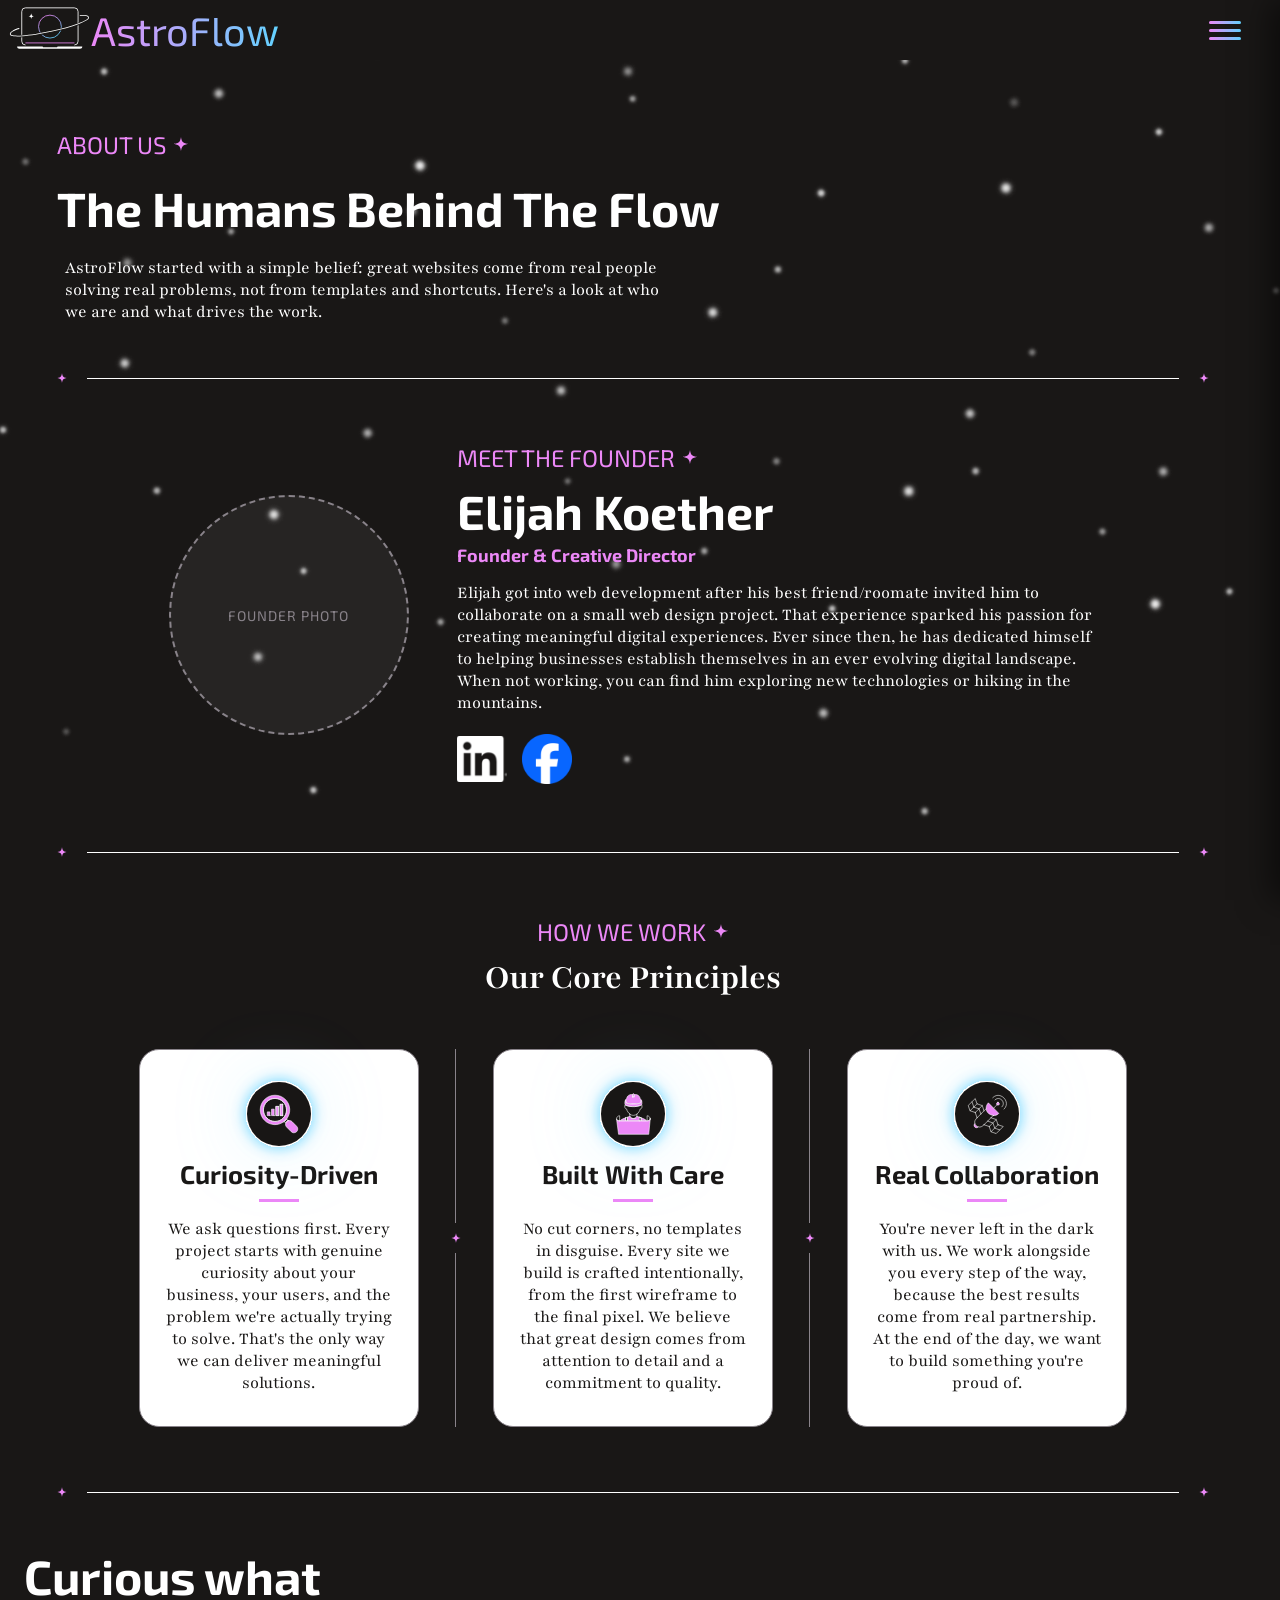
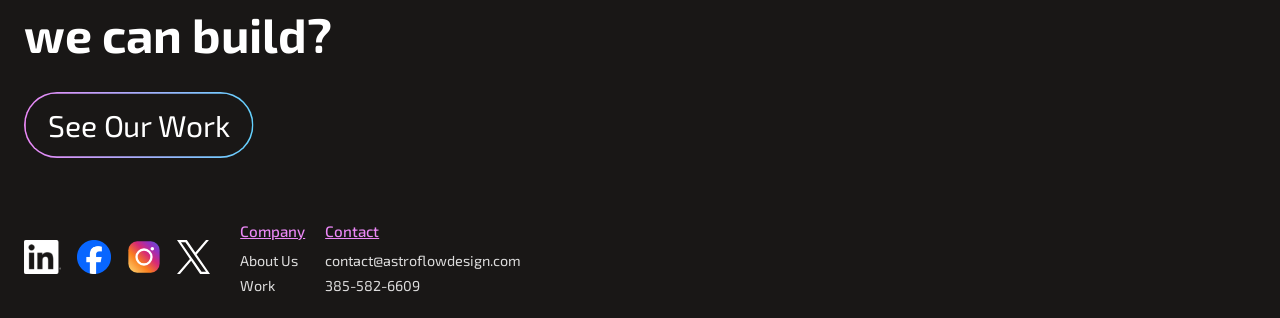
==== commit fc34e787: "1.0 changes" ====
--- a/about.html
+++ b/about.html
@@ -124,14 +124,109 @@
     </nav>
 
     <main>
-        
+        <section class="about-hero work-title">
+            <p class="eyebrow">ABOUT US <img src="Images/hr_star.svg" class="eyebrow-star" alt="" /></p>
+            <h4>The Humans Behind The Flow</h4>
+            <p>AstroFlow started with a simple belief: great websites come from real people solving real problems, not from templates and shortcuts. Here's a look at who we are and what drives the work.</p>
+        </section>
+
+        <div class="section-heading">
+            <img src="Images/hr_star.svg" class="divider-star" alt="" />
+            <span class="heading-line"></span>
+            <img src="Images/hr_star.svg" class="divider-star" alt="" />
+        </div>
+
+        <section class="founder">
+            <div class="founder-photo">
+                <span class="founder-photo-label">Founder Photo</span>
+            </div>
+
+            <div class="founder-text">
+                <p class="eyebrow">MEET THE FOUNDER <img src="Images/hr_star.svg" class="eyebrow-star" alt="" /></p>
+                <h3>Elijah Koether</h3>
+                <p class="founder-title">Founder &amp; Creative Director</p>
+                <p class="founder-bio">Elijah got into web development after his best friend/roomate invited him to collaborate on a small web design project. That experience sparked his passion for creating meaningful digital experiences. Ever since then, he has dedicated himself to helping businesses establish themselves in an ever evolving digital landscape. When not working, you can find him exploring new technologies or hiking in the mountains.</p>
+
+                <div class="socials founder-socials">
+                    <a href="https://www.linkedin.com/in/elijah-koether-ab996139a/" target="_blank" rel="noopener noreferrer" aria-label="LinkedIn"><img src="Images/linkdin.svg" alt="" /></a>
+                    <a href="https://www.facebook.com/elijah.koether/" target="_blank" rel="noopener noreferrer" aria-label="Facebook"><img src="Images/facebook.svg" alt="" /></a>
+                </div>
+            </div>
+        </section>
+
+        <div class="section-heading">
+            <img src="Images/hr_star.svg" class="divider-star" alt="" />
+            <span class="heading-line"></span>
+            <img src="Images/hr_star.svg" class="divider-star" alt="" />
+        </div>
+
+        <section class="principles">
+            <div class="principles-header">
+                <p class="eyebrow">HOW WE WORK <img src="Images/hr_star.svg" class="eyebrow-star" alt="" /></p>
+                <h2>Our Core Principles</h2>
+            </div>
+
+            <div class="principles-grid">
+                <div class="principle-card">
+                    <div class="principle-icon">
+                        <img src="Images/research.svg" alt="" />
+                    </div>
+                    <h3>Curiosity-Driven</h3>
+                    <span class="step-underline"></span>
+                    <p>We ask questions first. Every project starts with genuine curiosity about your business, your users, and the problem we're actually trying to solve. That's the only way we can deliver meaningful solutions.</p>
+                </div>
+
+                <div class="principles-divider">
+                    <span class="principles-divider-line"></span>
+                    <img src="Images/hr_star.svg" class="divider-star" alt="" />
+                    <span class="principles-divider-line"></span>
+                </div>
+
+                <div class="principle-card">
+                    <div class="principle-icon">
+                        <img src="Images/build.svg" alt="" />
+                    </div>
+                    <h3>Built With Care</h3>
+                    <span class="step-underline"></span>
+                    <p>No cut corners, no templates in disguise. Every site we build is crafted intentionally, from the first wireframe to the final pixel. We believe that great design comes from attention to detail and a commitment to quality.</p>
+                </div>
+
+                <div class="principles-divider">
+                    <span class="principles-divider-line"></span>
+                    <img src="Images/hr_star.svg" class="divider-star" alt="" />
+                    <span class="principles-divider-line"></span>
+                </div>
+
+                <div class="principle-card">
+                    <div class="principle-icon">
+                        <img src="Images/support.svg" alt="" />
+                    </div>
+                    <h3>Real Collaboration</h3>
+                    <span class="step-underline"></span>
+                    <p>You're never left in the dark with us. We work alongside you every step of the way, because the best results come from real partnership. At the end of the day, we want to build something you're proud of.</p>
+                </div>
+            </div>
+        </section>
+
+        <div class="section-heading">
+            <img src="Images/hr_star.svg" class="divider-star" alt="" />
+            <span class="heading-line"></span>
+            <img src="Images/hr_star.svg" class="divider-star" alt="" />
+        </div>
+
+        <div class="work-end">
+            <h4>Curious what<br>we can build?</h4>
+            <a href="work.html" class="nrml-btn">See Our Work</a>
+        </div>
     </main>
 
     <footer>
         <div class="footer-brand">
             <div class="socials">
-                <a href="#" aria-label="LinkedIn"><img src="Images/linkdin.svg" alt="" /></a>
-                <a href="#" aria-label="Facebook"><img src="Images/facebook.svg" alt="" /></a>
+                <a href="https://www.linkedin.com/company/143523968/admin/dashboard/" target="_blank" rel="noopener noreferrer" aria-label="LinkedIn"><img src="Images/linkdin.svg" alt="" /></a>
+                <a href="https://www.facebook.com/profile.php?id=61590307380702" target="_blank" rel="noopener noreferrer" aria-label="Facebook"><img src="Images/facebook.svg" alt="" /></a>
+                <a href="https://www.instagram.com/astro.flow.design/" target="_blank" rel="noopener noreferrer" aria-label="Instagram"><img src="Images/instagram.svg" alt="" /></a>
+                <a href="https://x.com/AstroFlowuru1" target="_blank" rel="noopener noreferrer" aria-label="X"><img src="Images/x-logo.svg" alt="" /></a>
             </div>
         </div>
 
@@ -144,7 +239,7 @@
 
         <div class="footer-col">
             <h4>Contact</h4>
-            <a href="mailto:Business@Astroflow.com">Business@Astroflow.com</a>
+            <a href="mailto:contact@astroflowdesign.com">contact@astroflowdesign.com</a>
             <a href="tel:3855826609">385-582-6609</a>
         </div>
         </div>
--- a/styles.css
+++ b/styles.css
@@ -1,3 +1,4 @@
+/* ---------- Theme variables ---------- */
 :root {
     --primary-color: #EC88F7;
     --secondary-color: #63D2FF;
@@ -7,6 +8,7 @@
     --error: #ff0015;
 }
 
+/* ---------- Custom property registrations (for animatable gradients/masks) ---------- */
 @property --gradient-angle {
     syntax: "<angle>";
     initial-value: 0deg;
@@ -54,6 +56,7 @@
 }
 
 main {
+    position: relative;
     flex: 1;
 }
 
@@ -741,7 +744,7 @@
     font-size: 1.125rem;
 }
 
-a.text-link {
+.text-link {
     font-family: 'Exo 2', sans-serif;
     font-size: 1.25rem;
     font-weight: 700;
@@ -777,6 +780,25 @@
     max-width: 600px;
 }
 
+/* About page hero (about.html) — shares the .work-title box model above */
+.about-hero {
+    width: 1244px;
+    margin: 60px auto 60px;
+    padding: 0;
+}
+
+.about-hero .eyebrow {
+    margin-bottom: 20px;
+}
+
+.about-hero h4 {
+    margin-bottom: 20px;
+}
+
+.about-hero p:not(.eyebrow) {
+    margin-left: 8px;
+}
+
 .work-grid {
     display: grid;
     grid-template-columns: repeat(auto-fit, minmax(460px, 1fr));
@@ -797,8 +819,12 @@
     overflow: hidden;
     opacity: 0;
     translate: 0 40px;
-    transition: opacity 0.9s ease-out, translate 0.9s ease-out, transform 0.3s ease, box-shadow 0.3s ease;
+    transition: opacity 0.5s ease-out, translate 0.5s ease-out, transform 0.3s ease, box-shadow 0.3s ease;
     will-change: opacity, translate;
+}
+
+.work-card.is-clickable {
+    cursor: pointer;
 }
 
 .work-card.is-visible {
@@ -873,6 +899,334 @@
     transform-origin: left center;
 }
 
+/* ---------- Services page ---------- */
+.services-header {
+    display: flex;
+    flex-direction: column;
+    align-items: center;
+    text-align: center;
+    max-width: 700px;
+    margin: 60px auto 0;
+    padding: 0 24px;
+}
+
+.services-header h4 {
+    margin-bottom: 20px;
+}
+
+.services-header h6 {
+    font-family: 'Playfair', serif;
+}
+
+.services-header p:not(.eyebrow) {
+    max-width: 560px;
+}
+
+.pricing-grid {
+    display: grid;
+    grid-template-columns: repeat(5, minmax(0, 1fr));
+    justify-content: center;
+    gap: 32px;
+    max-width: 1600px;
+    margin: 60px auto;
+    padding: 0 40px;
+}
+
+.price-card {
+    display: flex;
+    flex-direction: column;
+    align-items: center;
+    justify-content: flex-start;
+    text-align: center;
+    min-width: 0;
+    gap: 6px;
+    padding: 32px 32px 12px 32px;
+    border-radius: 20px;
+    border: 3px solid var(--gray);
+    background-color: var(--black);
+    transition: transform 0.3s ease, box-shadow 0.3s ease, border-color 0.3s ease;
+}
+
+@media (hover: hover) {
+    .price-card:hover {
+        transform: scale(1.05);
+        border-color: var(--primary-color);
+        box-shadow: 0 0 20px var(--primary-color);
+    }
+}
+
+.price-card-icon {
+    align-self: center;
+    width: 80%;
+    height: auto;
+    margin-bottom: 4px;
+}
+
+.price-card-number {
+    color: var(--primary-color);
+    font-size: 1.5rem;
+    font-weight: 700;
+}
+
+.price-card-title {
+    display: flex;
+    align-items: center;
+    justify-content: center;
+    width: 100%;
+    overflow-wrap: break-word;
+}
+
+.price-card-label {
+    color: var(--gray);
+}
+
+.price-card-price {
+    font-weight: 700;
+}
+
+.price-card-content {
+    display: flex;
+    flex-direction: column;
+    align-items: center;
+    justify-content: center;
+    gap: 12px;
+    width: 100%;
+    margin: 16px 0;
+}
+
+.price-card-divider {
+    display: block;
+    width: 100%;
+    height: 1px;
+    background-color: var(--gray);
+    opacity: 0.4;
+}
+
+.price-card-list {
+    display: flex;
+    flex-direction: column;
+    align-items: flex-start;
+    justify-content: flex-start;
+    text-align: left;
+    width: fit-content;
+    max-width: 100%;
+    min-width: 80%;
+    overflow: wrap;
+    padding: 0 12px;
+    margin: 16px 0 24px 0;
+    gap: 8px;
+    list-style: none;
+    font-family: 'Playfair', serif;
+    font-size: 1.125rem;
+}
+
+.price-card-list li {
+    max-width: 100%;
+    min-width: 0;
+    padding-left: 20px;
+    position: relative;
+}
+
+.price-card-list li::before {
+    content: "\2726";
+    position: absolute;
+    left: 0;
+    color: var(--primary-color);
+}
+
+.price-card .text-link {
+    margin-top: auto;
+    min-height: 3em;
+    line-height: 1.2;
+    text-align: center;
+}
+
+.services-cta {
+    display: flex;
+    justify-content: center;
+    background-color: var(--white);
+    color: var(--black);
+    margin: 60px 0;
+    padding: 0px 60px;
+    align-items: center;
+    gap: 40px;
+}
+
+.section-heading.first {
+    margin-top: 0px;
+    margin-bottom: 40px;
+}
+
+.services-cta-content {
+    display: flex;
+    flex-direction: column;
+    align-items: center;
+    gap: 24px;
+    height: 80%;
+    max-width: 700px;
+    overflow: wrap;
+}
+
+.services-cta.shuttle-cta {
+    gap: 50px;
+    margin-bottom: 0px;
+}
+
+.services-cta .shuttle {
+    margin: 105px 0;
+}
+
+.operate {
+    max-width: 1100px;
+    margin: 0 auto 60px;
+    padding: 0 clamp(12px, 3vw, 24px);
+}
+
+.operate-header {
+    display: flex;
+    flex-direction: column;
+    align-items: center;
+    text-align: center;
+    max-width: 640px;
+    margin: 0 auto;
+}
+
+.operate-header h4 {
+    margin-bottom: 16px;
+}
+
+.operate-header h6 {
+    font-family: 'Playfair', serif;
+    max-width: 560px;
+}
+
+.operate-path {
+    position: relative;
+    display: flex;
+    flex-direction: column;
+    margin-top: clamp(36px, 6vw, 70px);
+    padding: 20px 0;
+}
+
+.operate-path::before {
+    content: "";
+    position: absolute;
+    top: 0;
+    bottom: 0;
+    left: 50%;
+    width: 2px;
+    transform: translateX(-50%);
+    background: repeating-linear-gradient(
+        to bottom,
+        var(--primary-color) 0 10px,
+        transparent 10px 22px
+    );
+    opacity: 0.6;
+}
+
+.operate-step {
+    position: relative;
+    display: flex;
+    align-items: center;
+    min-height: clamp(110px, 17vw, 170px);
+}
+
+.operate-step:nth-child(odd) .operate-card {
+    margin-right: auto;
+}
+
+.operate-step:nth-child(even) .operate-card {
+    margin-left: auto;
+}
+
+.operate-marker {
+    position: absolute;
+    top: 50%;
+    left: 50%;
+    transform: translate(-50%, -50%);
+    display: flex;
+    align-items: center;
+    justify-content: center;
+    width: clamp(34px, 6vw, 64px);
+    height: clamp(34px, 6vw, 64px);
+    border-radius: 50%;
+    background-color: var(--black);
+    border: 3px solid var(--secondary-color);
+    color: var(--secondary-color);
+    font-family: 'Exo 2', sans-serif;
+    font-weight: 700;
+    font-size: clamp(0.7rem, 1.7vw, 1.25rem);
+    box-shadow: 0 0 18px rgba(99, 210, 255, 0.45);
+    z-index: 2;
+}
+
+.operate-card {
+    position: relative;
+    width: calc(50% - clamp(12px, 5vw, 70px));
+    min-height: clamp(140px, 21vw, 220px);
+    display: flex;
+    flex-direction: column;
+    gap: clamp(6px, 1.2vw, 12px);
+    padding: clamp(12px, 2.2vw, 24px) clamp(12px, 2.6vw, 28px);
+    border-radius: clamp(10px, 1.8vw, 20px);
+    border: 3px solid var(--gray);
+    background-color: var(--black);
+}
+
+.operate-card-top {
+    display: flex;
+    align-items: center;
+    gap: clamp(8px, 1.6vw, 16px);
+}
+
+.operate-icon-slot {
+    --icon-h: clamp(100px, 20vw, 203px);
+    position: relative;
+    display: flex;
+    align-items: center;
+    justify-content: center;
+    width: clamp(30px, 6vw, 62px);
+    height: clamp(30px, 6vw, 62px);
+    flex-shrink: 0;
+}
+
+.operate-icon-slot img {
+    position: absolute;
+    top: 50%;
+    left: 50%;
+    width: auto;
+    height: var(--icon-h);
+    transform: translate(-50%, -50%);
+}
+
+/* These icons' artwork isn't centered in their own viewBox, so nudge
+   them to line up visually with the ones that are. Offsets are
+   proportional to --icon-h so they stay correct at every size. */
+.operate-icon-slot img[src$="road.svg"] {
+    transform: translate(calc(-50% - var(--icon-h) * 0.0764), -50%);
+}
+
+.operate-icon-slot img[src$="build.svg"] {
+    transform: translate(calc(-50% + var(--icon-h) * 0.0493), -50%);
+}
+
+.operate-icon-slot img[src$="review.svg"] {
+    transform: translate(calc(-50% - var(--icon-h) * 0.0714), -50%);
+}
+
+.operate-card h5 {
+    font-family: 'Playfair', serif;
+    font-size: clamp(2rem, 4vw, 2.15rem);
+}
+
+.operate-card p {
+    display: flex;
+    align-items: center;
+    flex: 1;
+    color: var(--white);
+    font-size: 1.125rem;
+}
+
 /* ---------- About teaser ---------- */
 .about-teaser {
     display: flex;
@@ -917,6 +1271,149 @@
 .about-img {
     width: 525px;
     height: 350px;
+}
+
+/* ---------- About page ---------- */
+.founder {
+    display: flex;
+    align-items: center;
+    justify-content: center;
+    gap: 80px;
+    max-width: 1600px;
+    margin: 60px auto;
+    padding: 0 24px;
+}
+
+.founder-photo {
+    display: flex;
+    align-items: center;
+    justify-content: center;
+    flex-shrink: 0;
+    width: 320px;
+    height: 320px;
+    border-radius: 50%;
+    border: 2px dashed var(--gray);
+    background-color: color-mix(in srgb, var(--white) 6%, transparent);
+    text-align: center;
+    padding: 24px;
+}
+
+.founder-photo-label {
+    color: var(--gray);
+    font-family: 'Exo 2', sans-serif;
+    text-transform: uppercase;
+    letter-spacing: 1px;
+    font-size: 14px;
+}
+
+.founder-text {
+    max-width: 640px;
+}
+
+.founder-text h3 {
+    font-size: 48px;
+    margin-top: 4px;
+    margin-bottom: 4px;
+}
+
+.founder-title {
+    color: var(--primary-color);
+    font-family: 'Exo 2', sans-serif;
+    font-weight: 700;
+    margin-bottom: 16px;
+}
+
+.founder-bio {
+    margin-bottom: 20px;
+}
+
+/* Core principles cards */
+.principles {
+    max-width: 1600px;
+    margin: 60px auto;
+    padding: 0 24px;
+}
+
+.principles-header {
+    text-align: center;
+    max-width: 700px;
+    margin: 0 auto 50px;
+}
+
+.principles-header .eyebrow {
+    justify-content: center;
+}
+
+.principles-header h2 {
+    font-family: 'Playfair', serif;
+    font-size: 2.25rem;
+    color: var(--white);
+}
+
+.principles-grid {
+    display: flex;
+    justify-content: center;
+    gap: 48px;
+    flex-wrap: wrap;
+}
+
+.principle-card {
+    display: flex;
+    flex-direction: column;
+    align-items: center;
+    text-align: center;
+    max-width: 340px;
+    padding: 40px 32px;
+    border: 1px solid var(--gray);
+    border-radius: 20px;
+    background-color: var(--white);
+}
+
+.principle-icon {
+    position: relative;
+    width: 64px;
+    height: 64px;
+    margin-bottom: 12px;
+    border-radius: 50%;
+    background-color: var(--black);
+}
+
+.principle-icon img {
+    position: absolute;
+    top: 50%;
+    left: 50%;
+    width: 220px;
+    height: 220px;
+    transform: translate(-50%, -50%);
+}
+
+.principle-card h3 {
+    font-size: 1.6rem;
+    color: var(--black);
+}
+
+.principle-card .step-underline {
+    margin-left: auto;
+    margin-right: auto;
+}
+
+.principle-card p {
+    color: var(--black);
+}
+
+.principles-divider {
+    display: flex;
+    flex-direction: column;
+    align-items: center;
+    gap: 10px;
+    flex-shrink: 0;
+    align-self: stretch;
+}
+
+.principles-divider-line {
+    flex: 1;
+    width: 1px;
+    background-color: var(--gray);
 }
 
 /* ---------- CTA ---------- */
@@ -1055,6 +1552,10 @@
     transition: background 0.3s ease;
 }
 
+.services-cta .nrml-btn.light {
+    transform: none;
+}
+
 /* ---------- Footer ---------- */
 footer {
     display: flex;
@@ -1077,6 +1578,19 @@
 .socials img {
     height: 80%;
     width: auto;
+}
+
+/* Footer socials: 2x2 grid on laptop/desktop, single row on tablet/phone (see breakpoints) */
+.footer-brand .socials {
+    display: grid;
+    grid-template-columns: repeat(2, auto);
+    grid-auto-rows: auto;
+    height: auto;
+    gap: 12px 16px;
+}
+
+.footer-brand .socials img {
+    height: 34px;
 }
 
 .footer-cols {
@@ -1476,6 +1990,731 @@
     opacity: 0.9;
 }
 
+/* ---------- Case study ---------- */
+.case-divider {
+    margin-top: clamp(40px, calc(40px + (100vw - 1280px) * 0.0625), 80px);
+    margin-bottom: clamp(40px, calc(40px + (100vw - 1280px) * 0.0625), 80px);
+}
+
+.case-panel {
+    width: fit-content;
+    background-color: var(--white);
+    padding: 30px;
+}
+
+.case-panel h4,
+.case-panel h5,
+.case-panel h6,
+.case-panel p {
+    color: var(--black);
+}
+
+.case-panel .eyebrow {
+    color: var(--primary-color);
+}
+
+.case-panel .case-list-title,
+.case-panel .case-list li {
+    color: var(--black);
+}
+
+.case-lists {
+    display: flex;
+    flex-wrap: nowrap;
+    gap: 28px;
+    margin-top: 24px;
+    min-width: 0;
+}
+
+.case-list-group {
+    flex-shrink: 0;
+    min-width: 0;
+}
+
+.case-list-group:nth-child(2) {
+    flex-shrink: 1;
+}
+
+.case-list-title {
+    font-family: 'Exo 2', sans-serif;
+    font-weight: 700;
+    margin-bottom: 8px;
+    overflow-wrap: break-word;
+}
+
+.case-list {
+    list-style: none;
+    padding-left: 0;
+}
+
+.case-list li {
+    display: flex;
+    align-items: center;
+    gap: 10px;
+    font-family: 'Playfair', serif;
+    font-size: 20px;
+    margin-bottom: 6px;
+    overflow-wrap: anywhere;
+}
+
+.case-list li::before {
+    content: "";
+    width: 10px;
+    height: 10px;
+    flex-shrink: 0;
+    background-image: url("Images/hr_star.svg");
+    background-size: contain;
+    background-repeat: no-repeat;
+}
+
+/* Hero */
+.case-back {
+    position: absolute;
+    top: 24px;
+    left: 24px;
+    z-index: 5;
+}
+
+.case-hero {
+    display: flex;
+    align-items: center;
+    justify-content: center;
+    gap: 60px;
+    margin: min(140px, 7.2917vw) 0 0;
+    padding: 10px 24px;
+}
+
+.case-hero-content {
+    flex: 0 1 auto;
+    min-width: 610px;
+    max-width: min(864px, 45vw);
+    border-radius: 25px;
+    padding: clamp(24px, calc(24px + (100vw - 1280px) * 0.0375), 48px);
+}
+
+.case-hero-content h4 {
+    margin-bottom: 14px;
+}
+
+.case-summary {
+    max-width: 480px;
+    margin-bottom: 30px;
+}
+
+.case-meta {
+    display: flex;
+    gap: 40px;
+}
+
+.case-meta-item {
+    display: flex;
+    flex-direction: column;
+    gap: 4px;
+}
+
+.case-panel .case-meta-item h6 {
+    font-family: 'Exo 2', sans-serif;
+    letter-spacing: 1px;
+    text-transform: uppercase;
+    font-weight: 400;
+    color: color-mix(in srgb, var(--gray), black 30%);
+}
+
+.case-panel .case-meta-item h5 {
+    font-family: 'Exo 2', sans-serif;
+    font-weight: 700;
+    color: var(--black);
+}
+
+.case-hero-content .case-meta-item h6 {
+    font-weight: 700;
+}
+
+.case-hero-content .case-meta-item h5 {
+    font-weight: 400;
+}
+
+.case-hero-image {
+    flex: 0 1 auto;
+    min-width: 0;
+    height: min(400px, 20.8333vw);
+    overflow: hidden;
+}
+
+.case-hero-image img {
+    display: block;
+    width: auto;
+    height: min(600px, 31.25vw);
+    margin-top: max(-100px, -5.2083vw);
+}
+
+.case-hero-image--overflow {
+    overflow: visible;
+}
+
+/* Client */
+.case-client {
+    display: flex;
+    align-items: center;
+    justify-content: center;
+    max-width: min(1270px, calc(100% - 160px));
+    margin: 0 auto;
+    gap: 140px;
+    padding: 0 12px;
+}
+
+.case-client > .case-panel {
+    border-radius: 25px;
+    padding: clamp(24px, calc(24px + (100vw - 1280px) * 0.0375), 48px);
+}
+
+.case-client-logo-box {
+    display: flex;
+    align-items: center;
+    justify-content: center;
+    flex-shrink: 0;
+    width: 420px;
+    height: 320px;
+}
+
+.case-client-logo {
+    display: block;
+    width: auto;
+    height: auto;
+    max-width: 100%;
+    max-height: 100%;
+}
+
+.case-client-logo--rounded {
+    border-radius: 6px;
+}
+
+.case-client-text {
+    max-width: 640px;
+    margin-top: 12px;
+    margin-bottom: 24px;
+}
+
+/* Client boxes (launch plan / project type / industry) */
+.case-client-boxes {
+    display: flex;
+    justify-content: center;
+    flex-wrap: wrap;
+    max-width: 1270px;
+    margin: 60px auto 0;
+    gap: 40px;
+    padding: 0 24px;
+}
+
+.case-box {
+    flex: 1 1 0;
+    min-width: 200px;
+    border-radius: 25px;
+    padding: 16px;
+    text-align: center;
+}
+
+.case-box h6 {
+    margin-bottom: 12px;
+    text-decoration: underline;
+}
+
+/* Brief (Goal / Approach / Result) */
+.case-brief {
+    display: flex;
+    justify-content: center;
+    padding: 0 24px;
+}
+
+.case-brief-panel {
+    display: flex;
+    align-items: stretch;
+    width: 100vw;
+    margin-left: calc(50% - 50vw);
+    margin-right: calc(50% - 50vw);
+    padding: 50px 100px;
+    gap: 32px;
+}
+
+.case-brief-item {
+    display: flex;
+    flex-direction: column;
+    align-items: center;
+    flex: 1 1 0;
+    min-width: 200px;
+    text-align: center;
+}
+
+.case-brief-item .step-underline {
+    margin-left: auto;
+    margin-right: auto;
+}
+
+.case-brief-item p {
+    max-width: 320px;
+}
+
+.case-brief-divider {
+    display: flex;
+    flex-direction: column;
+    align-items: center;
+    gap: 10px;
+    flex-shrink: 0;
+}
+
+.case-brief-divider-line {
+    flex: 1;
+    width: 1px;
+    background-color: var(--gray);
+}
+
+/* Hotspots (hover dots + popups over design detail images) */
+.case-hotspots {
+    padding: 0 24px;
+}
+
+.case-hotspots-header {
+    width: 100%;
+    max-width: min(1500px, calc(100% - 80px));
+    margin: 0 auto;
+}
+
+.case-hotspots-intro {
+    max-width: 560px;
+    margin-top: 4px;
+}
+
+.hotspot {
+    position: absolute;
+    width: 26px;
+    height: 26px;
+    translate: -50% -50%;
+    border-radius: 50%;
+    border: 2px solid var(--white);
+    background: color-mix(in srgb, var(--primary-color) 80%, transparent);
+    box-shadow: 0 0 12px var(--primary-color);
+    cursor: pointer;
+    padding: 0;
+    animation: hotspot-pulse 2.4s ease-in-out infinite;
+    z-index: 2;
+}
+
+@keyframes hotspot-pulse {
+    0%, 100% { scale: 1; box-shadow: 0 0 8px var(--primary-color); }
+    50% { scale: 1.15; box-shadow: 0 0 18px var(--primary-color); }
+}
+
+.hotspot:hover,
+.hotspot:focus-visible {
+    animation-play-state: paused;
+    box-shadow: 0 0 18px var(--primary-color);
+}
+
+.hotspot-popup {
+    position: absolute;
+    bottom: calc(100% + 16px);
+    left: 50%;
+    translate: -50% 6px;
+    width: max-content;
+    max-width: clamp(260px, calc(260px + (100vw - 1280px) * 0.125), 340px);
+    padding: clamp(10px, calc(10px + (100vw - 1280px) * 0.00625), 14px) clamp(12px, calc(12px + (100vw - 1280px) * 0.00625), 16px);
+    border-radius: 12px;
+    border: 1px solid var(--primary-color);
+    background-color: var(--black);
+    box-shadow: 0 0 14px var(--primary-color);
+    text-align: left;
+    opacity: 0;
+    pointer-events: none;
+    transition: opacity 0.25s ease, translate 0.25s ease;
+    z-index: 3;
+}
+
+.hotspot-popup::after {
+    content: "";
+    position: absolute;
+    top: 100%;
+    left: 50%;
+    translate: -50% 0;
+    width: 10px;
+    height: 10px;
+    background-color: var(--black);
+    border-right: 1px solid var(--primary-color);
+    border-bottom: 1px solid var(--primary-color);
+    transform: translateY(-50%) rotate(45deg);
+}
+
+.hotspot:hover .hotspot-popup,
+.hotspot:focus-visible .hotspot-popup,
+.hotspot.is-open .hotspot-popup {
+    opacity: 1;
+    translate: -50% 0;
+    pointer-events: auto;
+}
+
+.hotspot-popup--edge-left {
+    left: 0;
+    translate: 0 6px;
+}
+
+.hotspot:hover .hotspot-popup--edge-left,
+.hotspot:focus-visible .hotspot-popup--edge-left,
+.hotspot.is-open .hotspot-popup--edge-left {
+    translate: 0 0;
+}
+
+.hotspot-popup--edge-left::after {
+    left: 8px;
+    translate: 0 0;
+}
+
+.hotspot-popup--edge-right {
+    left: auto;
+    right: 0;
+    translate: 0 6px;
+}
+
+.hotspot:hover .hotspot-popup--edge-right,
+.hotspot:focus-visible .hotspot-popup--edge-right,
+.hotspot.is-open .hotspot-popup--edge-right {
+    translate: 0 0;
+}
+
+.hotspot-popup--edge-right::after {
+    left: auto;
+    right: 8px;
+    translate: 0 0;
+}
+
+.hotspot-popup strong {
+    display: block;
+    margin-bottom: 12px;
+    font-family: 'Exo 2', sans-serif;
+    font-size: 20px;
+    color: var(--primary-color);
+}
+
+.hotspot-popup p {
+    color: var(--white);
+}
+
+/* Design detail grid + color swatches */
+.design-detail-grid {
+    display: flex;
+    align-items: flex-start;
+    gap: 24px;
+    width: 100%;
+    max-width: min(1500px, calc(100% - 80px));
+    margin: 30px auto 0;
+}
+
+.design-detail-col {
+    display: flex;
+    flex-direction: column;
+    flex: 1 1 0;
+    min-width: 260px;
+    gap: 24px;
+}
+
+.color-swatch {
+    display: flex;
+    height: 438px;
+    border-radius: 16px;
+    overflow: hidden;
+}
+
+.swatch-60 {
+    display: flex;
+    align-items: center;
+    justify-content: center;
+    flex: 6;
+}
+
+.swatch-60 h5 {
+    text-align: center;
+}
+
+.swatch-stack {
+    display: flex;
+    flex-direction: column;
+    flex: 4;
+}
+
+.swatch-30 {
+    display: flex;
+    align-items: center;
+    justify-content: center;
+    flex: 3;
+}
+
+.swatch-30 h5 {
+    text-align: center;
+}
+
+.swatch-10 {
+    display: flex;
+    align-items: center;
+    justify-content: center;
+    flex: 1;
+}
+
+.swatch-10 h5 {
+    text-align: center;
+}
+
+/* World Wide Unified swatch colors */
+.swatch-60.wwu {
+    background-color: #1592E6;
+}
+
+.swatch-60.wwu h5 {
+    color: color-mix(in srgb, #1592E6 35%, black);
+}
+
+.swatch-30.wwu {
+    background-color: #88C2FC;
+}
+
+.swatch-30.wwu h5 {
+    color: color-mix(in srgb, #88C2FC 35%, black);
+}
+
+.swatch-10.wwu {
+    background-color: #299645;
+}
+
+.swatch-10.wwu h5 {
+    color: color-mix(in srgb, #299645 35%, black);
+}
+
+/* TailHaven swatch colors */
+.swatch-60.tailhaven {
+    background-color: #5E4AE3;
+}
+
+.swatch-60.tailhaven h5 {
+    color: color-mix(in srgb, #5E4AE3 35%, black);
+}
+
+.swatch-30.tailhaven {
+    background-color: #A0ECD0;
+}
+
+.swatch-30.tailhaven h5 {
+    color: color-mix(in srgb, #A0ECD0 35%, black);
+}
+
+.swatch-10.tailhaven {
+    background-color: #FFD166;
+}
+
+.swatch-10.tailhaven h5 {
+    color: color-mix(in srgb, #FFD166 35%, black);
+}
+
+/* CineArts swatch colors */
+.swatch-60.cinearts {
+    background-color: #791C41;
+}
+
+.swatch-60.cinearts h5 {
+    color: color-mix(in srgb, #791C41 35%, white);
+}
+
+.swatch-30.cinearts {
+    background-color: #A98557;
+}
+
+.swatch-30.cinearts h5 {
+    color: color-mix(in srgb, #A98557 35%, black);
+}
+
+.swatch-10.cinearts {
+    background-color: #26966D;
+}
+
+.swatch-10.cinearts h5 {
+    color: color-mix(in srgb, #26966D 35%, black);
+}
+
+.design-detail-photo {
+    position: relative;
+    width: 100%;
+}
+
+.design-detail-photo-split {
+    display: flex;
+    flex-direction: column;
+    gap: 24px;
+}
+
+.design-detail-photo-split .design-detail-photo {
+    flex: 1 1 0;
+    min-width: 0;
+}
+
+.design-detail-photo img {
+    display: block;
+    width: 100%;
+    object-fit: cover;
+    border-radius: 10px;
+}
+
+/* Typography sample box */
+.font-sample-box {
+    display: flex;
+    flex-direction: column;
+    min-height: 438px;
+    border: 1px solid var(--gray);
+    border-radius: 16px;
+    overflow: hidden;
+    background-color: color-mix(in srgb, var(--white) 8%, transparent);
+}
+
+.font-sample-title {
+    padding: 12px 24px;
+}
+
+.font-sample-title h5 {
+    font-family: 'Exo 2', sans-serif;
+    letter-spacing: 1px;
+    text-transform: uppercase;
+    margin-bottom: 4px;
+}
+
+.font-sample-title-divider {
+    display: flex;
+    align-items: center;
+    gap: 10px;
+    padding: 0 24px;
+}
+
+.font-sample-title-divider-line {
+    flex: 1;
+    height: 1px;
+    background-color: var(--gray);
+}
+
+.font-sample-row {
+    display: flex;
+    flex: 1;
+}
+
+.font-sample {
+    flex: 1 1 0;
+    padding: 14px 24px;
+}
+
+.font-sample p {
+    font-size: clamp(14px, 0.9375vw, 16px);
+}
+
+.font-sample-inter h6,
+.font-sample-inter p {
+    font-family: 'Inter', sans-serif;
+}
+
+.font-sample-josefin h6,
+.font-sample-josefin p {
+    font-family: 'Josefin Sans', sans-serif;
+}
+
+.font-sample-lexend h6,
+.font-sample-lexend p {
+    font-family: 'Lexend Exa', sans-serif;
+}
+
+.font-sample-merriweather h6,
+.font-sample-merriweather p {
+    font-family: 'Merriweather', serif;
+}
+
+.font-sample-caveat h6,
+.font-sample-caveat p {
+    font-family: 'Caveat Brush', cursive;
+}
+
+.font-sample-opensans h6,
+.font-sample-opensans p {
+    font-family: 'Open Sans', sans-serif;
+}
+
+.font-sample-divider {
+    display: block;
+    width: 40px;
+    height: 2px;
+    margin: 10px 0 16px;
+    background-color: var(--gray);
+}
+
+.font-sample-box-divider {
+    display: flex;
+    flex-direction: column;
+    align-items: center;
+    gap: 10px;
+    flex-shrink: 0;
+    padding: 24px 0;
+}
+
+.font-sample-box-divider-line {
+    flex: 1;
+    width: 1px;
+    background-color: var(--gray);
+}
+
+/* Scroll-reveal utility classes (shared by case study + about pages) */
+.reveal,
+.reveal-left,
+.reveal-right,
+.reveal-scale {
+    opacity: 0;
+    transition: opacity 0.9s ease-out, translate 0.9s ease-out, scale 0.9s ease-out;
+}
+
+.reveal {
+    translate: 0 40px;
+}
+
+.reveal-left {
+    translate: -50px 0;
+}
+
+.reveal-right {
+    translate: 50px 0;
+}
+
+.reveal-scale {
+    scale: 0.85;
+}
+
+.reveal.is-visible,
+.reveal-left.is-visible,
+.reveal-right.is-visible,
+.reveal-scale.is-visible {
+    opacity: 1;
+    translate: 0 0;
+    scale: 1;
+}
+
+.case-box.reveal-scale:nth-child(2) {
+    transition-delay: 0.1s;
+}
+
+.case-box.reveal-scale:nth-child(3) {
+    transition-delay: 0.2s;
+}
+
+.case-brief-item.reveal:nth-child(3) {
+    transition-delay: 0.15s;
+}
+
+.case-brief-item.reveal:nth-child(5) {
+    transition-delay: 0.3s;
+}
+
+.design-detail-col.reveal-right {
+    transition-delay: 0.15s;
+}
+
 /* ---------- Responsive breakpoints ---------- */
 
 @media (max-width: 1280px) {
@@ -1487,6 +2726,7 @@
 
 /* ---------- Large screens (min-width: 1701px) ---------- */
 @media (min-width: 1701px) {
+    /* Nav */
     nav {
         height: 78px;
         padding: 10px 52px 10px 10px;
@@ -1505,6 +2745,7 @@
         gap: 40px;
     }
 
+    /* Hero */
     .hero {
         gap: 60px;
         margin-left: 38px;
@@ -1590,6 +2831,7 @@
         right: calc(750px + (100vw - 1701px) * 0.1);
     }
 
+    /* Process */
     .process {
         width: 760px;
         min-height: 1067px;
@@ -1654,6 +2896,7 @@
         max-width: 480px;
     }
 
+    /* Section headings */
     .section-heading {
         width: 1500px;
         gap: 26px;
@@ -1677,6 +2920,7 @@
         font-size: 3.5rem;
     }
 
+    /* Projects */
     .projects {
         gap: 70px;
     }
@@ -1708,11 +2952,12 @@
         font-size: 1.3rem;
     }
 
-    a.text-link {
+    .text-link {
         font-size: 1.5rem;
         gap: 12px;
     }
 
+    /* About teaser */
     .about-teaser {
         margin: 0 200px 300px 200px;
         gap: 90px;
@@ -1741,6 +2986,7 @@
         height: 410px;
     }
 
+    /* CTA */
     .cta {
         height: 673px;
         border-radius: 117px 117px 0 0;
@@ -1759,6 +3005,7 @@
         width: 260px;
     }
 
+    /* Footer */
     footer {
         height: 120px;
         padding: 0 60px;
@@ -1781,6 +3028,7 @@
         font-size: 1.05rem;
     }
 
+    /* Work page */
     .work-title,
     .work-grid,
     .work-end {
@@ -1800,10 +3048,12 @@
     .work-card {
         height: 480px;
     }
+
 }
 
 /* ---------- Tablet (max-width: 1280px) ---------- */
 @media (max-width: 1280px) {
+    /* Nav */
     nav {
         padding: 8px 24px 8px 8px;
     }
@@ -1812,6 +3062,7 @@
         display: none;
     }
 
+    /* Contact form + rocket */
     .rocket-wrap {
         display: none;
     }
@@ -1852,10 +3103,12 @@
         padding-top: 0;
     }
 
+    /* Mobile nav */
     .hamburger {
         display: flex;
     }
 
+    /* Hero */
     .hero {
         padding: 0 0 60px;
         gap: 20px;
@@ -1912,6 +3165,7 @@
         transform: translateY(-50%) rotate(20deg);
     }
 
+    /* Process */
     .process {
         width: clamp(320px, 44.5vw, 570px);
         margin: 0 50px 0 auto;
@@ -1931,6 +3185,15 @@
         margin: 50px auto;
     }
 
+    .about-hero {
+        width: 90vw;
+        margin: 70px auto 50px;
+    }
+
+    .section-heading.case-divider {
+        margin: 30px auto;
+    }
+
     .section-heading.two {
         margin-bottom: 0;
     }
@@ -1943,6 +3206,7 @@
         min-width: min-content;
     }
 
+    /* Projects */
     .project-card {
         width: calc(90vw - 20px);
         height: auto;
@@ -1965,6 +3229,7 @@
         width: auto;
     }
 
+    /* About teaser */
     .about-teaser {
         flex-direction: row;
         margin: 0 40px 150px 40px;
@@ -1987,6 +3252,26 @@
         flex-shrink: 0;
     }
 
+    /* About page */
+    .founder {
+        gap: 48px;
+    }
+
+    .founder-photo {
+        width: 240px;
+        height: 240px;
+    }
+
+    .principles-grid {
+        gap: 32px;
+    }
+
+    .principle-card {
+        max-width: 280px;
+        padding: 32px 24px;
+    }
+
+    /* CTA */
     .cta {
         height: auto;
         padding-bottom: 60px;
@@ -2004,6 +3289,7 @@
         padding-top: 120px;
     }
 
+    /* Footer */
     footer {
         height: auto;
         flex-wrap: wrap;
@@ -2011,6 +3297,12 @@
         gap: 30px;
     }
 
+    .footer-brand .socials {
+        display: flex;
+        flex-direction: row;
+    }
+
+    /* Work page */
     .work-grid {
         grid-template-columns: repeat(auto-fit, minmax(380px, 1fr));
     }
@@ -2022,10 +3314,144 @@
     .work-end {
         margin: 40px auto 51px;
     }
+
+    /* Services page */
+    .operate {
+        max-width: 100%;
+    }
+
+    /* Tablet uses a 3-per-row (3-2) layout; switch to flex so the
+       odd 5th card centers itself on its own row instead of
+       sticking to the grid's left column. */
+    .pricing-grid {
+        display: flex;
+        flex-wrap: wrap;
+        padding: 0 clamp(24px, 65px - 4.5vw, 56px);
+    }
+
+    .price-card {
+        flex: 0 0 calc((100% - 64px) / 3);
+    }
+
+    /* Give the CTA row breathing room top and bottom — the base
+       rule only pads left/right, which is fine on large screens
+       where the tall image sets the row's height, but at tablet
+       widths the wrapped text can become the tallest child and
+       ends up flush against the container edge without this. */
+    .services-cta {
+        padding: clamp(24px, 4vw, 40px) clamp(28px, 6vw, 40px);
+    }
+
+    .services-cta-img {
+        max-width: 320px;
+    }
+
+    /* Case study */
+    .case-back {
+        top: 14px;
+    }
+
+    .case-hero {
+        flex-direction: column;
+        gap: 30px;
+        padding: 10px 32px;
+        margin-top: 50px;
+    }
+
+    .case-client-boxes {
+        padding: 0 32px;
+        gap: 20px;
+    }
+
+    .case-box {
+        padding: 22px 16px;
+    }
+
+    .case-brief {
+        padding: 0 32px;
+    }
+
+    .case-hero-content {
+        width: 100%;
+        min-width: 0;
+        max-width: 100%;
+    }
+
+    .case-lists {
+        flex-wrap: wrap;
+        row-gap: 16px;
+    }
+
+    .case-list-group {
+        flex-shrink: 1;
+        min-width: 140px;
+    }
+
+    .case-hero-image {
+        width: 100%;
+        height: auto;
+    }
+
+    .case-hero-image img {
+        width: 100%;
+        height: auto;
+        margin-top: 0;
+    }
+
+    .case-summary {
+        max-width: 100%;
+    }
+
+    .case-client {
+        flex-direction: column;
+        align-items: center;
+        gap: 40px;
+    }
+
+    .case-brief-panel {
+        flex-direction: column;
+        gap: 24px;
+        padding: 40px 48px;
+    }
+
+    .case-hotspots {
+        padding: 0 32px;
+    }
+
+    .hotspot {
+        width: 23px;
+        height: 23px;
+    }
+
+    .hotspot-popup {
+        max-width: min(300px, 85vw);
+    }
+
+    .case-brief-divider {
+        flex-direction: row;
+        width: 100%;
+    }
+
+    .case-brief-divider-line {
+        flex: 1;
+        width: auto;
+        height: 1px;
+    }
+
+    .design-detail-grid {
+        flex-direction: column;
+        max-width: 700px;
+    }
 }
 
 /* ---------- Phone (max-width: 600px) ----------- */
 @media (max-width: 600px) {
+    /* Case study */
+    .case-back {
+        top: 10px;
+    }
+
+    /* Base type scale */
     h1 { font-size: 48px; }
     h2 { font-size: 40px; }
     h3 { font-size: 32px; }
@@ -2035,6 +3461,7 @@
 
     p { font-size: 18px; }
 
+    /* Nav */
     nav {
         height: 52px;
         padding: 8px 16px 8px 8px;
@@ -2053,6 +3480,7 @@
         font-size: 1rem;
     }
 
+    /* Hero */
     .hero {
         flex-direction: column;
         align-items: flex-start;
@@ -2129,6 +3557,7 @@
         bottom: 80px;
     }
 
+    /* Process */
     .process {
         width: 100%;
         margin: 0 auto;
@@ -2137,7 +3566,7 @@
     }
 
     .eyebrow {
-        font-size: clamp(14px, 5cqw, 18px);
+        font-size: 18px;
     }
 
     .process-header h2 {
@@ -2149,9 +3578,10 @@
     }
 
     .step-content p {
-        font-size: clamp(15px, 4.8cqw, 18px);
-    }
-
+        font-size: 18px;
+    }
+
+    /* Section headings */
     .section-heading {
         width: 92vw;
         gap: 14px;
@@ -2161,6 +3591,11 @@
         margin-bottom: 25px;
     }
 
+    .section-heading.case-divider {
+        margin-top: 30px;
+        margin-bottom: 20px;
+    }
+
 
     .section-heading h3 {
         font-size: 32px;
@@ -2170,6 +3605,7 @@
         width: 100%;
     }
 
+    /* Projects */
     .project-card {
         width: 88vw;
         margin: 0 auto;
@@ -2207,10 +3643,11 @@
         font-size: 18px;
     }
 
-    a.text-link {
+    .text-link {
         font-size: 1.1rem;
     }
 
+    /* About teaser */
     .about-teaser {
         flex-direction: column;
         align-items: center;
@@ -2240,6 +3677,54 @@
         font-size: 18px;
     }
 
+    /* About page */
+    .founder {
+        flex-direction: column;
+        text-align: center;
+        gap: 24px;
+        margin: 40px auto;
+    }
+
+    .founder-photo {
+        width: 200px;
+        height: 200px;
+    }
+
+    .founder-text {
+        max-width: 100%;
+    }
+
+    .principles {
+        margin: 40px auto;
+    }
+
+    .principles-header {
+        margin-bottom: 32px;
+    }
+
+    .principles-header h2 {
+        font-size: 1.9rem;
+    }
+
+    .principles-grid {
+        flex-direction: column;
+        align-items: center;
+        gap: 40px;
+    }
+
+    .principles-divider {
+        flex-direction: row;
+        width: 100%;
+        max-width: 280px;
+    }
+
+    .principles-divider-line {
+        flex: 1;
+        width: auto;
+        height: 1px;
+    }
+
+    /* CTA */
     .cta-icon {
         width: 100px;
     }
@@ -2257,6 +3742,7 @@
         transform: scale(1.15);
     }
 
+    /* Footer */
     footer {
         flex-wrap: wrap;
         height: auto;
@@ -2264,6 +3750,11 @@
         gap: 20px;
     }
 
+    .footer-brand .socials {
+        display: flex;
+        flex-direction: row;
+    }
+
     .footer-col h4 {
         font-size: 24px;
     }
@@ -2272,12 +3763,110 @@
         height: 34px;
     }
 
+    /* Work page */
     .work-title,
     .work-grid,
     .work-end {
         padding: 0 20px;
     }
 
+    /* Case study (continued) */
+    .case-hero,
+    .case-client,
+    .case-client-boxes,
+    .case-brief {
+        padding: 0 24px;
+    }
+
+    .case-hotspots {
+        padding: 0 28px;
+    }
+
+    .case-client {
+        flex-direction: column;
+        align-items: center;
+        gap: 20px;
+        max-width: 100%;
+    }
+
+    .case-client-logo-box {
+        width: 100%;
+        max-width: 280px;
+        height: auto;
+        aspect-ratio: 420 / 320;
+    }
+
+    .case-meta {
+        gap: 24px;
+    }
+
+    .case-brief-panel {
+        flex-direction: column;
+        gap: 24px;
+    }
+
+    .case-brief-divider {
+        flex-direction: row;
+        width: 100%;
+    }
+
+    .case-brief-divider-line {
+        flex: 1;
+        width: auto;
+        height: 1px;
+    }
+
+    .case-brief-panel {
+        padding: 32px 24px;
+    }
+
+    .case-client-boxes {
+        display: grid;
+        grid-template-columns: 1fr 1fr;
+        gap: 16px;
+    }
+
+    .case-box {
+        width: 100%;
+        min-width: 0;
+        padding: 20px 12px;
+    }
+
+    .case-box:nth-child(3) {
+        grid-column: 1 / -1;
+    }
+
+    .color-swatch {
+        height: 300px;
+    }
+
+    .font-sample-row {
+        flex-direction: column;
+        height: auto;
+    }
+
+    .font-sample-box-divider {
+        flex-direction: row;
+        width: 100%;
+        padding: 0 24px;
+    }
+
+    .font-sample-box-divider-line {
+        flex: 1;
+        width: auto;
+        height: 1px;
+    }
+
+    .hotspot {
+        width: 20px;
+        height: 20px;
+    }
+
+    .hotspot-popup {
+        max-width: min(200px, 82vw);
+        padding: 12px 14px;
+    }
+
     .work-grid {
         grid-template-columns: 1fr;
         gap: 24px;
@@ -2298,6 +3887,52 @@
 
     .work-end .nrml-btn {
         transform: scale(1.15);
+    }
+
+    /* Services page */
+    .services-header {
+        padding: 0 20px;
+    }
+
+    .pricing-grid {
+        gap: 24px;
+        margin: 40px auto;
+    }
+
+    .price-card {
+        padding: 12px;
+    }
+
+    .price-card li {
+        font-size: 16px;
+    }
+
+    /* Phone drops back to a 2-per-row (2-2-1) layout — 3 per row
+       gets too narrow to read comfortably at this width. */
+    .price-card {
+        flex: 0 0 calc((100% - 24px) / 2);
+    }
+
+    .services-cta {
+        flex-direction: column;
+        gap: 16px;
+        padding: 28px 32px;
+    }
+
+    .services-cta-img {
+        max-width: 260px;
+    }
+
+    .services-cta .shuttle {
+        margin: 0;
+    }
+
+    .operate {
+        margin-bottom: 80px;
+    }
+
+    .operate-header h6 {
+        max-width: 100%;
     }
 }
 
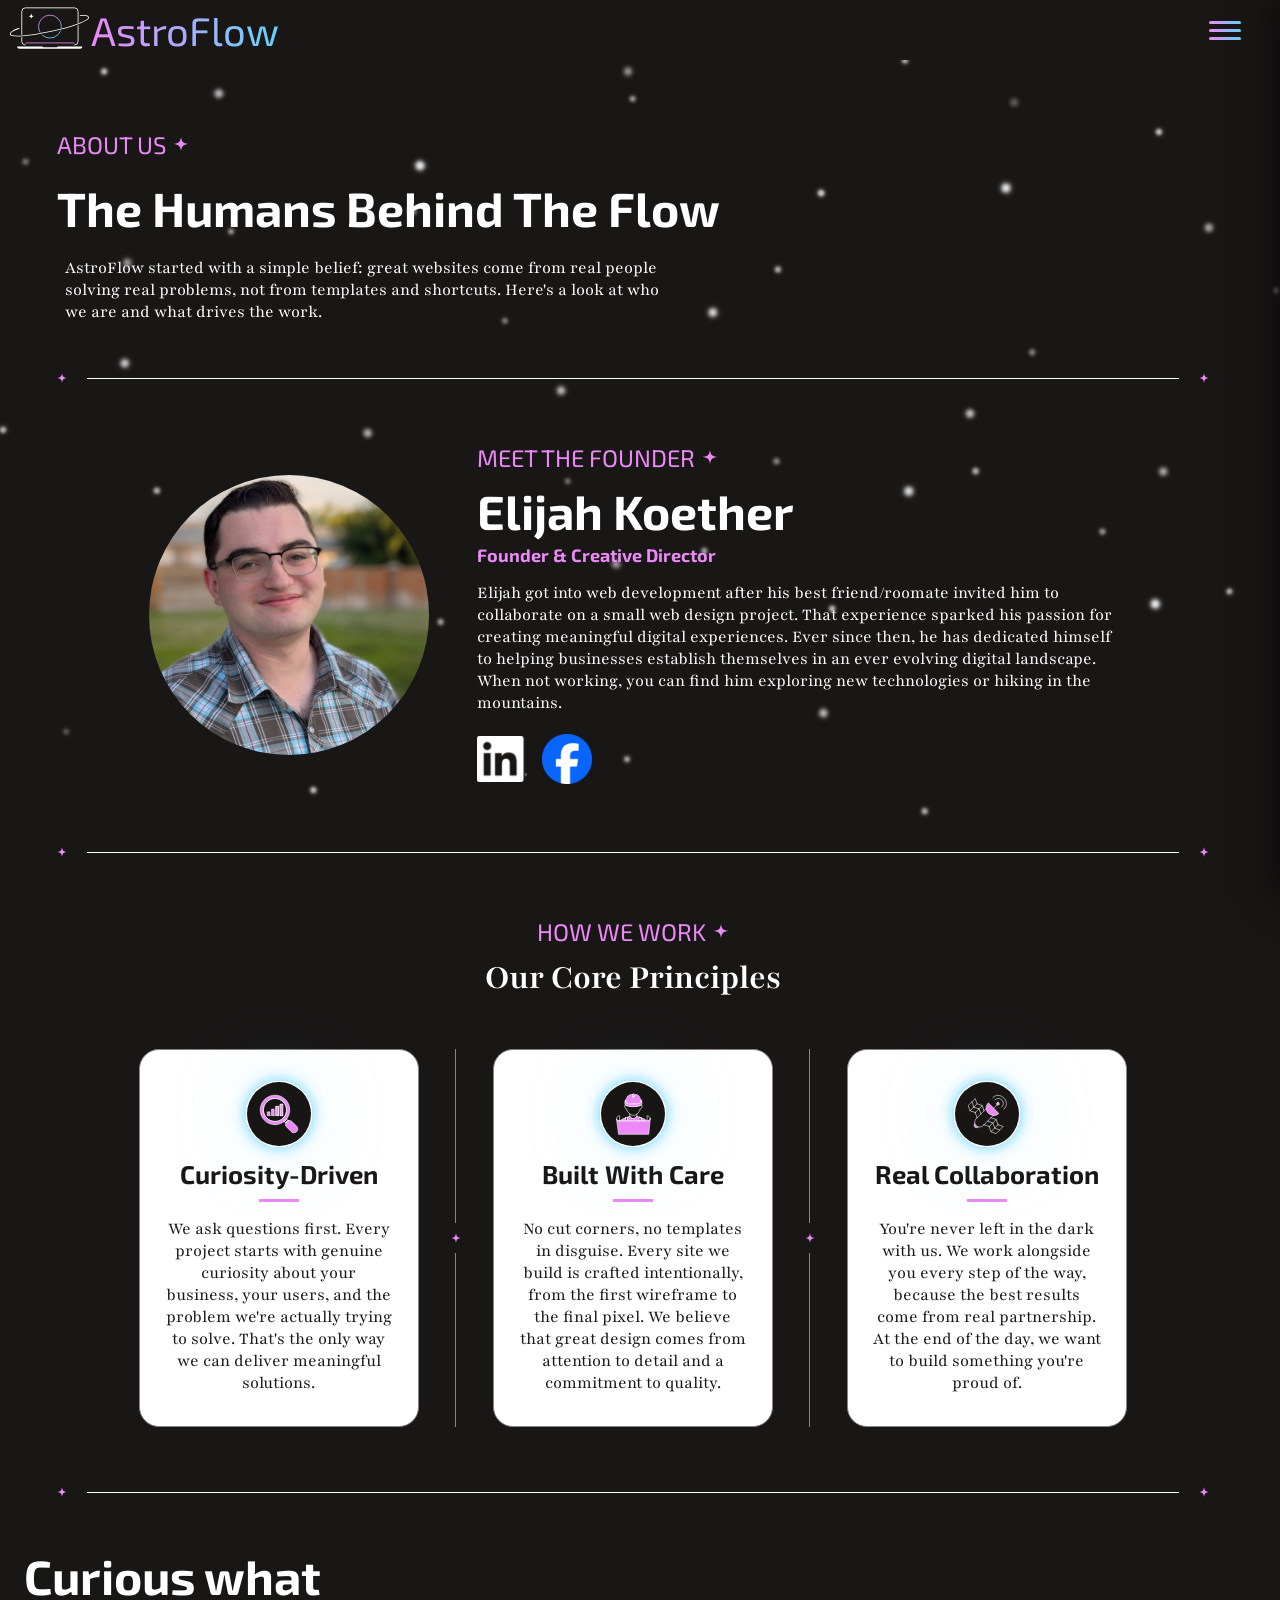
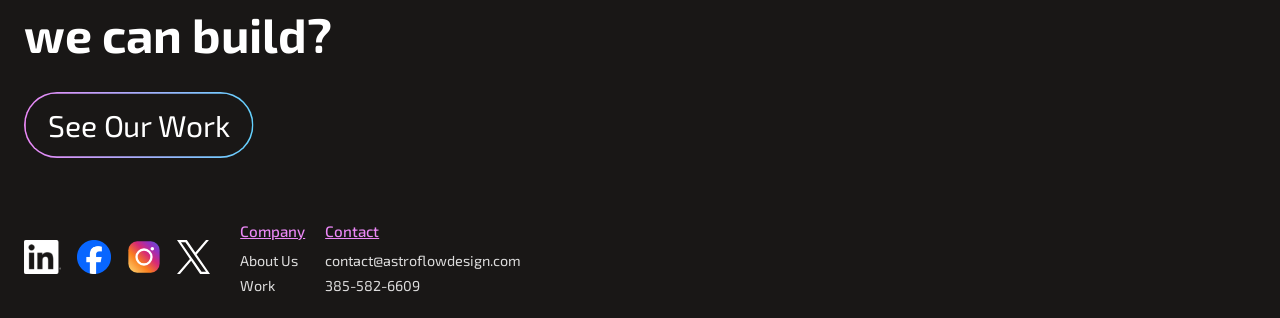
==== commit 019d0db6: "About page finish" ====
--- a/about.html
+++ b/about.html
@@ -138,7 +138,7 @@
 
         <section class="founder">
             <div class="founder-photo">
-                <span class="founder-photo-label">Founder Photo</span>
+                <img src="Images/founder.png" alt="Elijah Koether, Founder & Creative Director" />
             </div>
 
             <div class="founder-text">
--- a/styles.css
+++ b/styles.css
@@ -633,6 +633,7 @@
     display: flex;
     flex-direction: row;
     align-items: center;
+    justify-content: center;
     gap: 20px;
     width: 1152px;
     margin: 0 auto;
@@ -1289,21 +1290,17 @@
     align-items: center;
     justify-content: center;
     flex-shrink: 0;
-    width: 320px;
-    height: 320px;
+    width: 380px;
+    height: 380px;
     border-radius: 50%;
-    border: 2px dashed var(--gray);
+    overflow: hidden;
     background-color: color-mix(in srgb, var(--white) 6%, transparent);
-    text-align: center;
-    padding: 24px;
-}
-
-.founder-photo-label {
-    color: var(--gray);
-    font-family: 'Exo 2', sans-serif;
-    text-transform: uppercase;
-    letter-spacing: 1px;
-    font-size: 14px;
+}
+
+.founder-photo img {
+    width: 100%;
+    height: 100%;
+    object-fit: cover;
 }
 
 .founder-text {
@@ -3258,8 +3255,8 @@
     }
 
     .founder-photo {
-        width: 240px;
-        height: 240px;
+        width: 280px;
+        height: 280px;
     }
 
     .principles-grid {
@@ -3686,12 +3683,20 @@
     }
 
     .founder-photo {
-        width: 200px;
-        height: 200px;
+        width: 230px;
+        height: 230px;
     }
 
     .founder-text {
         max-width: 100%;
+    }
+
+    .founder-text .eyebrow {
+        justify-content: center;
+    }
+
+    .founder-socials {
+        justify-content: center;
     }
 
     .principles {
@@ -3716,6 +3721,7 @@
         flex-direction: row;
         width: 100%;
         max-width: 280px;
+        align-self: center;
     }
 
     .principles-divider-line {
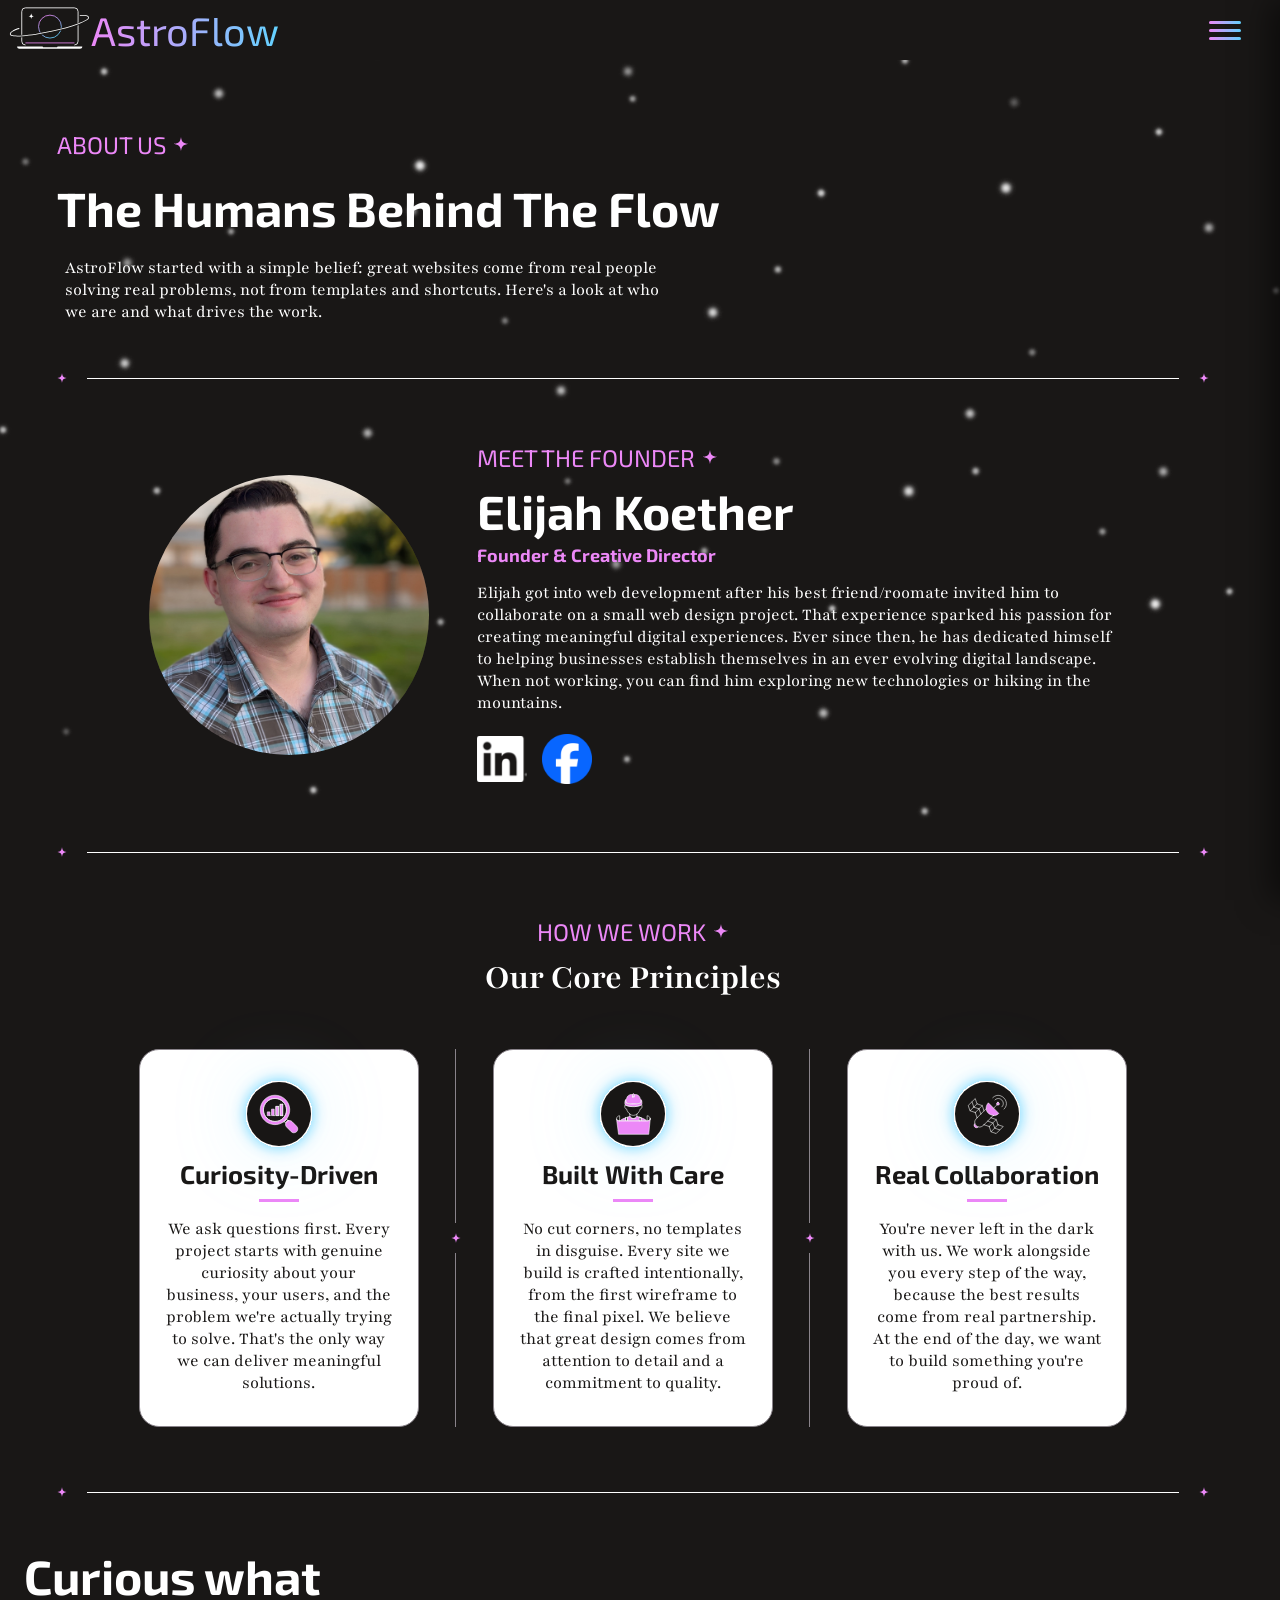
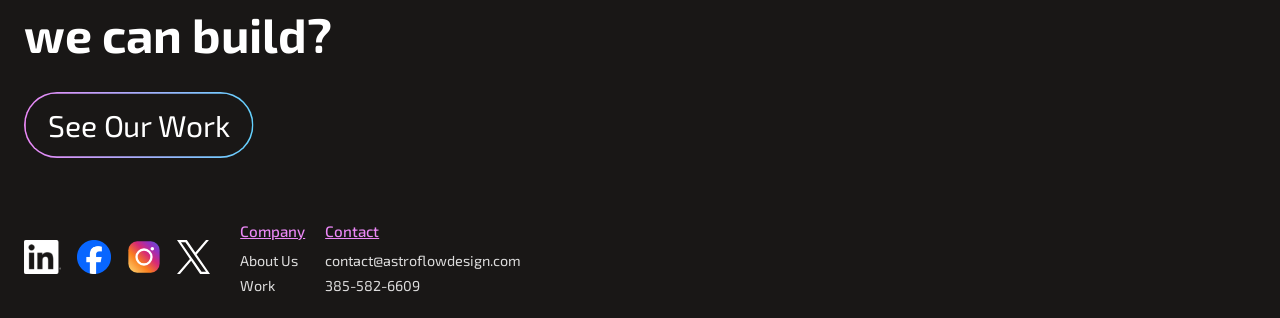
==== commit 10ff4f33: "Schema changes" ====
--- a/about.html
+++ b/about.html
@@ -8,7 +8,51 @@
 <link rel="preconnect" href="https://fonts.googleapis.com">
 <link rel="preconnect" href="https://fonts.gstatic.com" crossorigin>
 <link href="https://fonts.googleapis.com/css2?family=Exo+2:ital,wght@0,100..900;1,100..900&family=Playfair:ital,opsz,wght@0,5..1200,300..900;1,5..1200,300..900&display=swap" rel="stylesheet">
-<title>About Us | AstroFlow</title>
+<title>About AstroFlow | Web Design Agency Founded in Orem, UT</title>
+<meta name="description" content="Meet the team behind AstroFlow, a web design agency based in Orem, Utah. Learn what drives our human-first approach to building custom websites.">
+<link rel="canonical" href="https://astroflowdesign.com/about.html">
+
+<meta property="og:type" content="website">
+<meta property="og:site_name" content="AstroFlow">
+<meta property="og:title" content="About AstroFlow | Web Design Agency Founded in Orem, UT">
+<meta property="og:description" content="Meet the team behind AstroFlow, a web design agency based in Orem, Utah. Learn what drives our human-first approach to building custom websites.">
+<meta property="og:url" content="https://astroflowdesign.com/about.html">
+<meta property="og:image" content="https://astroflowdesign.com/Images/founder.png">
+
+<meta name="twitter:card" content="summary_large_image">
+<meta name="twitter:title" content="About AstroFlow | Web Design Agency Founded in Orem, UT">
+<meta name="twitter:description" content="Meet the team behind AstroFlow, a web design agency based in Orem, Utah. Learn what drives our human-first approach to building custom websites.">
+<meta name="twitter:image" content="https://astroflowdesign.com/Images/founder.png">
+
+<script type="application/ld+json">
+{
+  "@context": "https://schema.org",
+  "@type": "AboutPage",
+  "url": "https://astroflowdesign.com/about.html",
+  "mainEntity": { "@id": "https://astroflowdesign.com/#agency" },
+  "about": {
+    "@type": "Person",
+    "name": "Elijah Koether",
+    "jobTitle": "Founder & Creative Director",
+    "worksFor": { "@id": "https://astroflowdesign.com/#agency" },
+    "sameAs": [
+      "https://www.linkedin.com/in/elijah-koether-ab996139a/",
+      "https://www.facebook.com/elijah.koether/"
+    ]
+  }
+}
+</script>
+
+<script type="application/ld+json">
+{
+  "@context": "https://schema.org",
+  "@type": "BreadcrumbList",
+  "itemListElement": [
+    { "@type": "ListItem", "position": 1, "name": "Home", "item": "https://astroflowdesign.com/" },
+    { "@type": "ListItem", "position": 2, "name": "About", "item": "https://astroflowdesign.com/about.html" }
+  ]
+}
+</script>
 </head>
 <body>
 
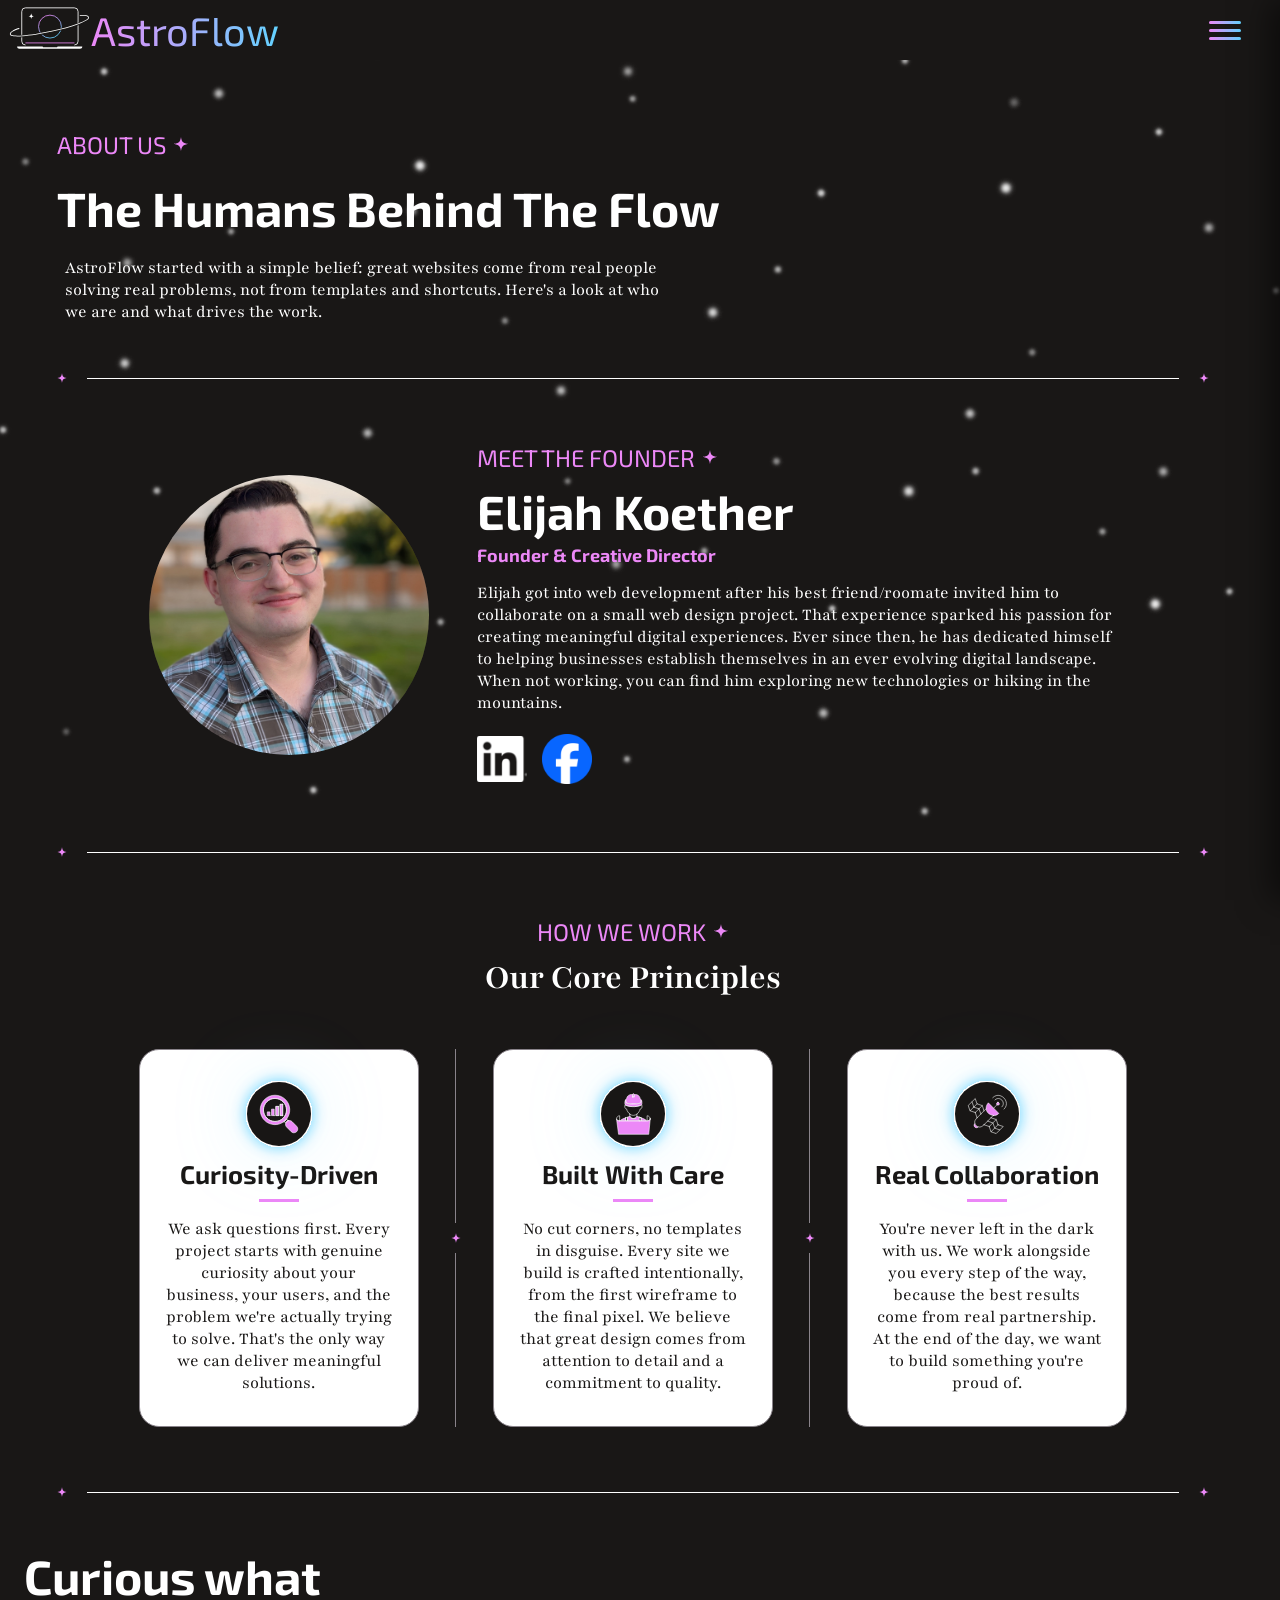
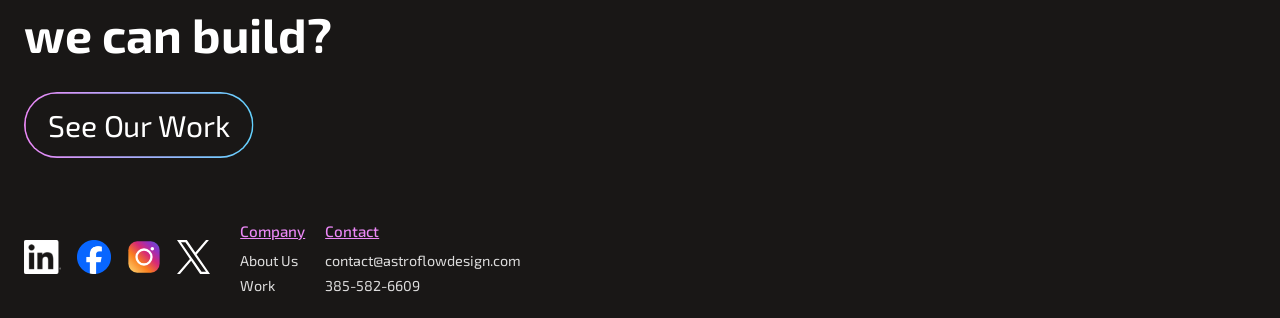
==== commit 56e046c4: "Add Google Analytics (gtag.js) to all pages" ====
--- a/about.html
+++ b/about.html
@@ -1,6 +1,16 @@
 <!DOCTYPE html>
 <html lang="en">
 <head>
+    <!-- Google tag (gtag.js) -->
+    <script async src="https://www.googletagmanager.com/gtag/js?id=G-5488L0ESMW"></script>
+    <script>
+      window.dataLayer = window.dataLayer || [];
+      function gtag(){dataLayer.push(arguments);}
+      gtag("js", new Date());
+
+      gtag("config", "G-5488L0ESMW");
+    </script>
+
 <meta charset="UTF-8" />
 <meta name="viewport" content="width=device-width, initial-scale=1.0" />
 <link rel="stylesheet" href="styles.css">
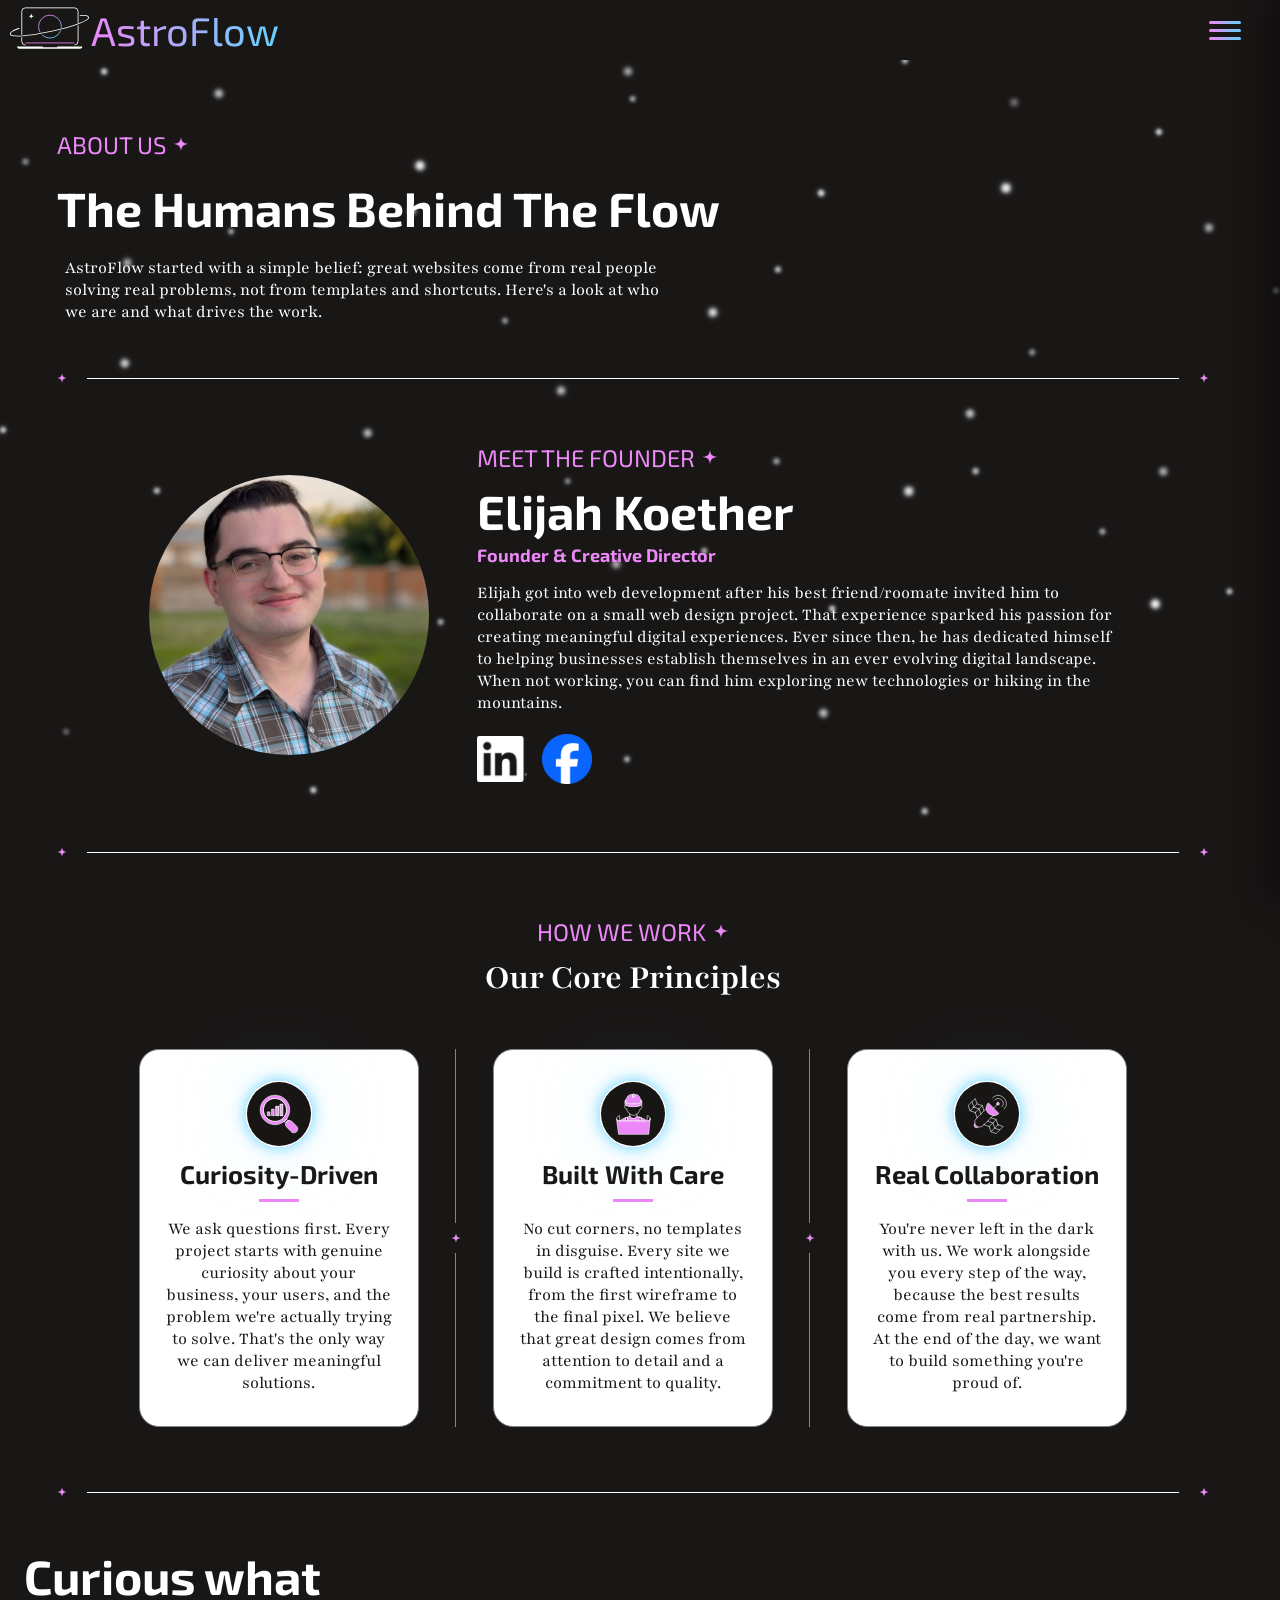
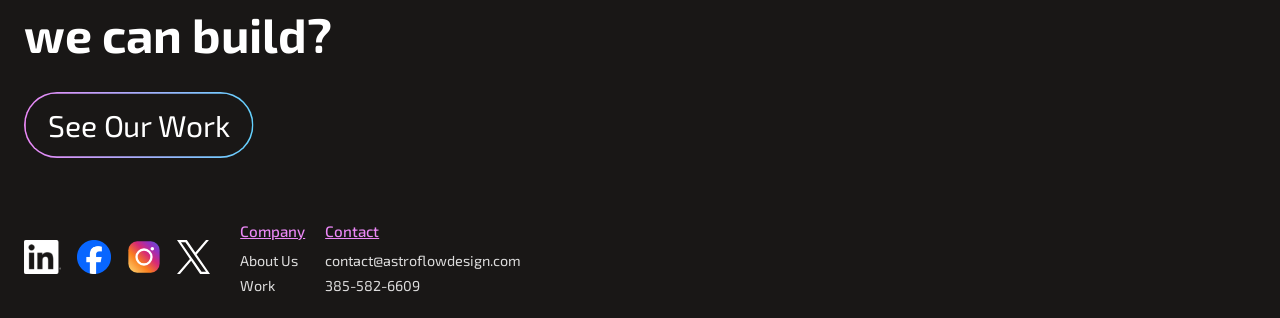
==== commit c6f10af2: "Add Microsoft Clarity tracking to all pages" ====
--- a/about.html
+++ b/about.html
@@ -9,6 +9,13 @@
       gtag("js", new Date());
 
       gtag("config", "G-5488L0ESMW");
+    </script>
+    <script type="text/javascript">
+        (function(c,l,a,r,i,t,y){
+            c[a]=c[a]||function(){(c[a].q=c[a].q||[]).push(arguments)};
+            t=l.createElement(r);t.async=1;t.src="https://www.clarity.ms/tag/"+i;
+            y=l.getElementsByTagName(r)[0];y.parentNode.insertBefore(t,y);
+        })(window, document, "clarity", "script", "yeg5z2hawe");
     </script>
 
 <meta charset="UTF-8" />
